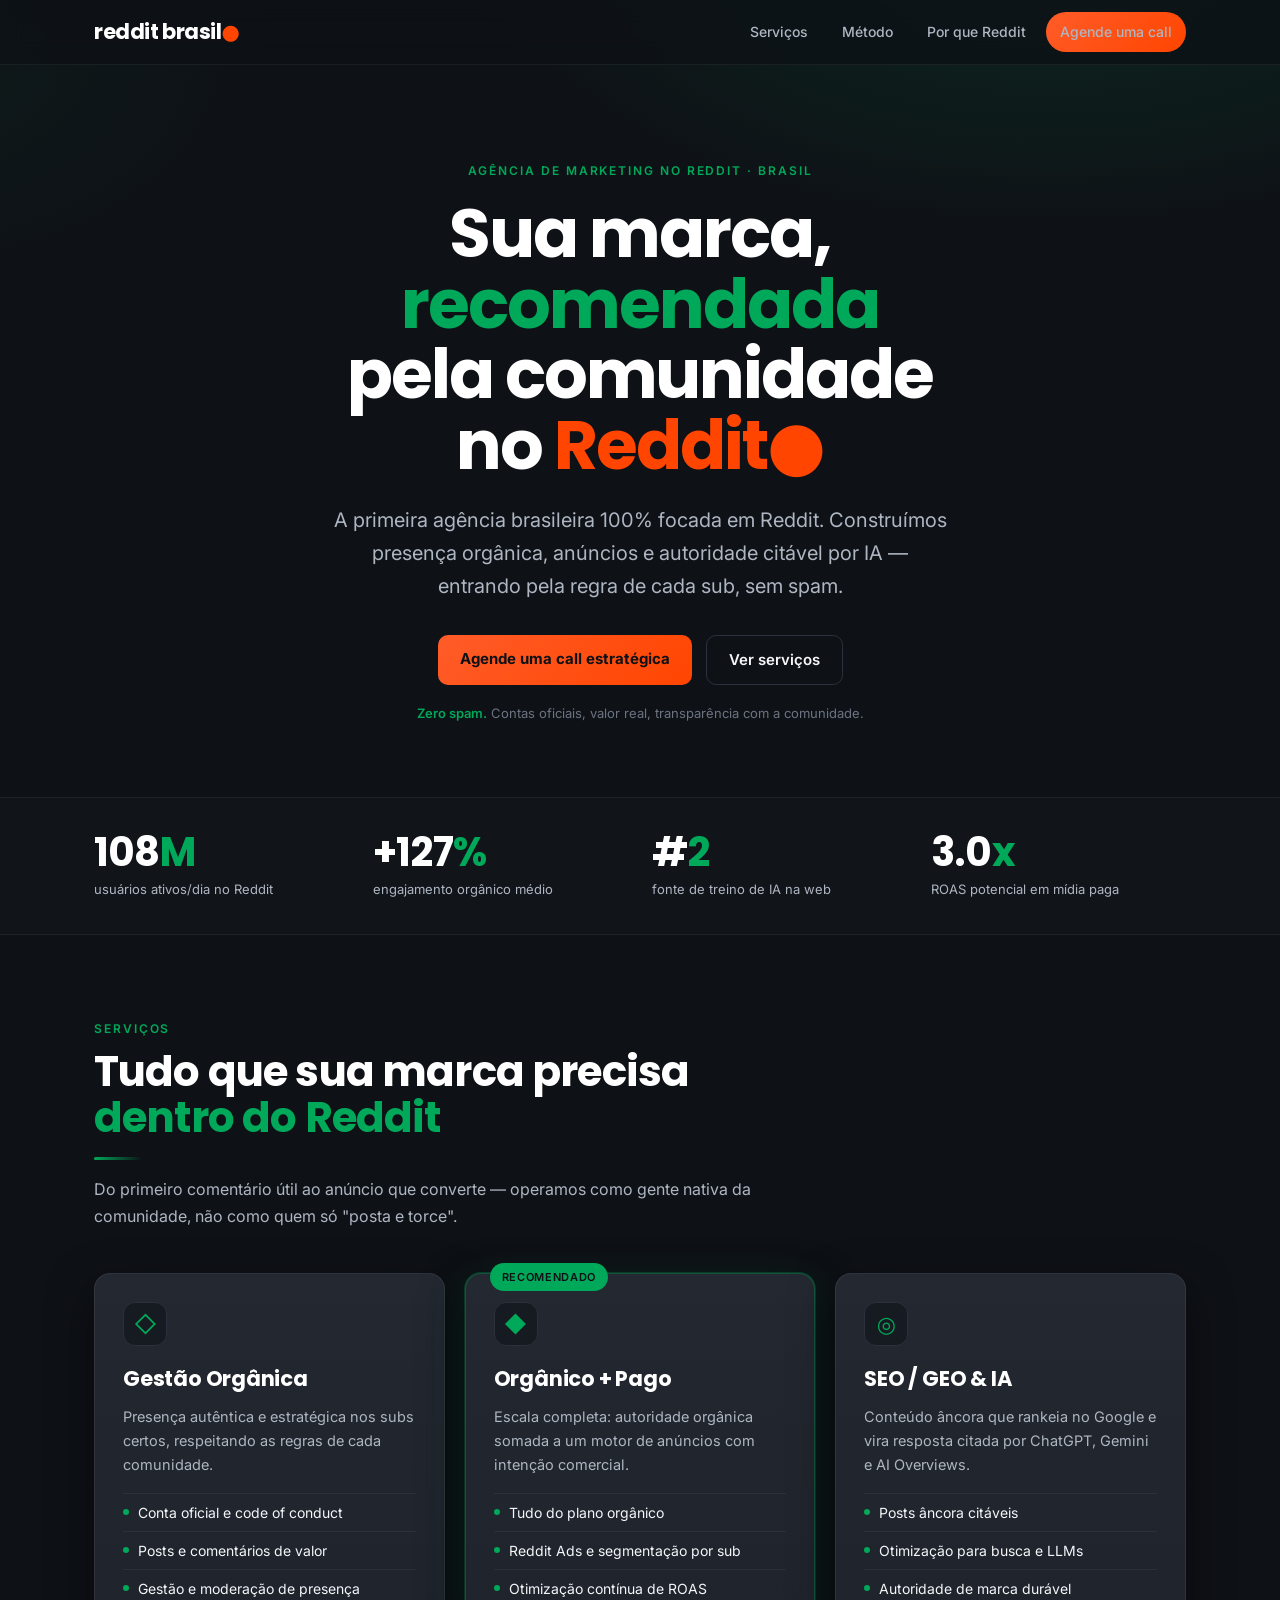
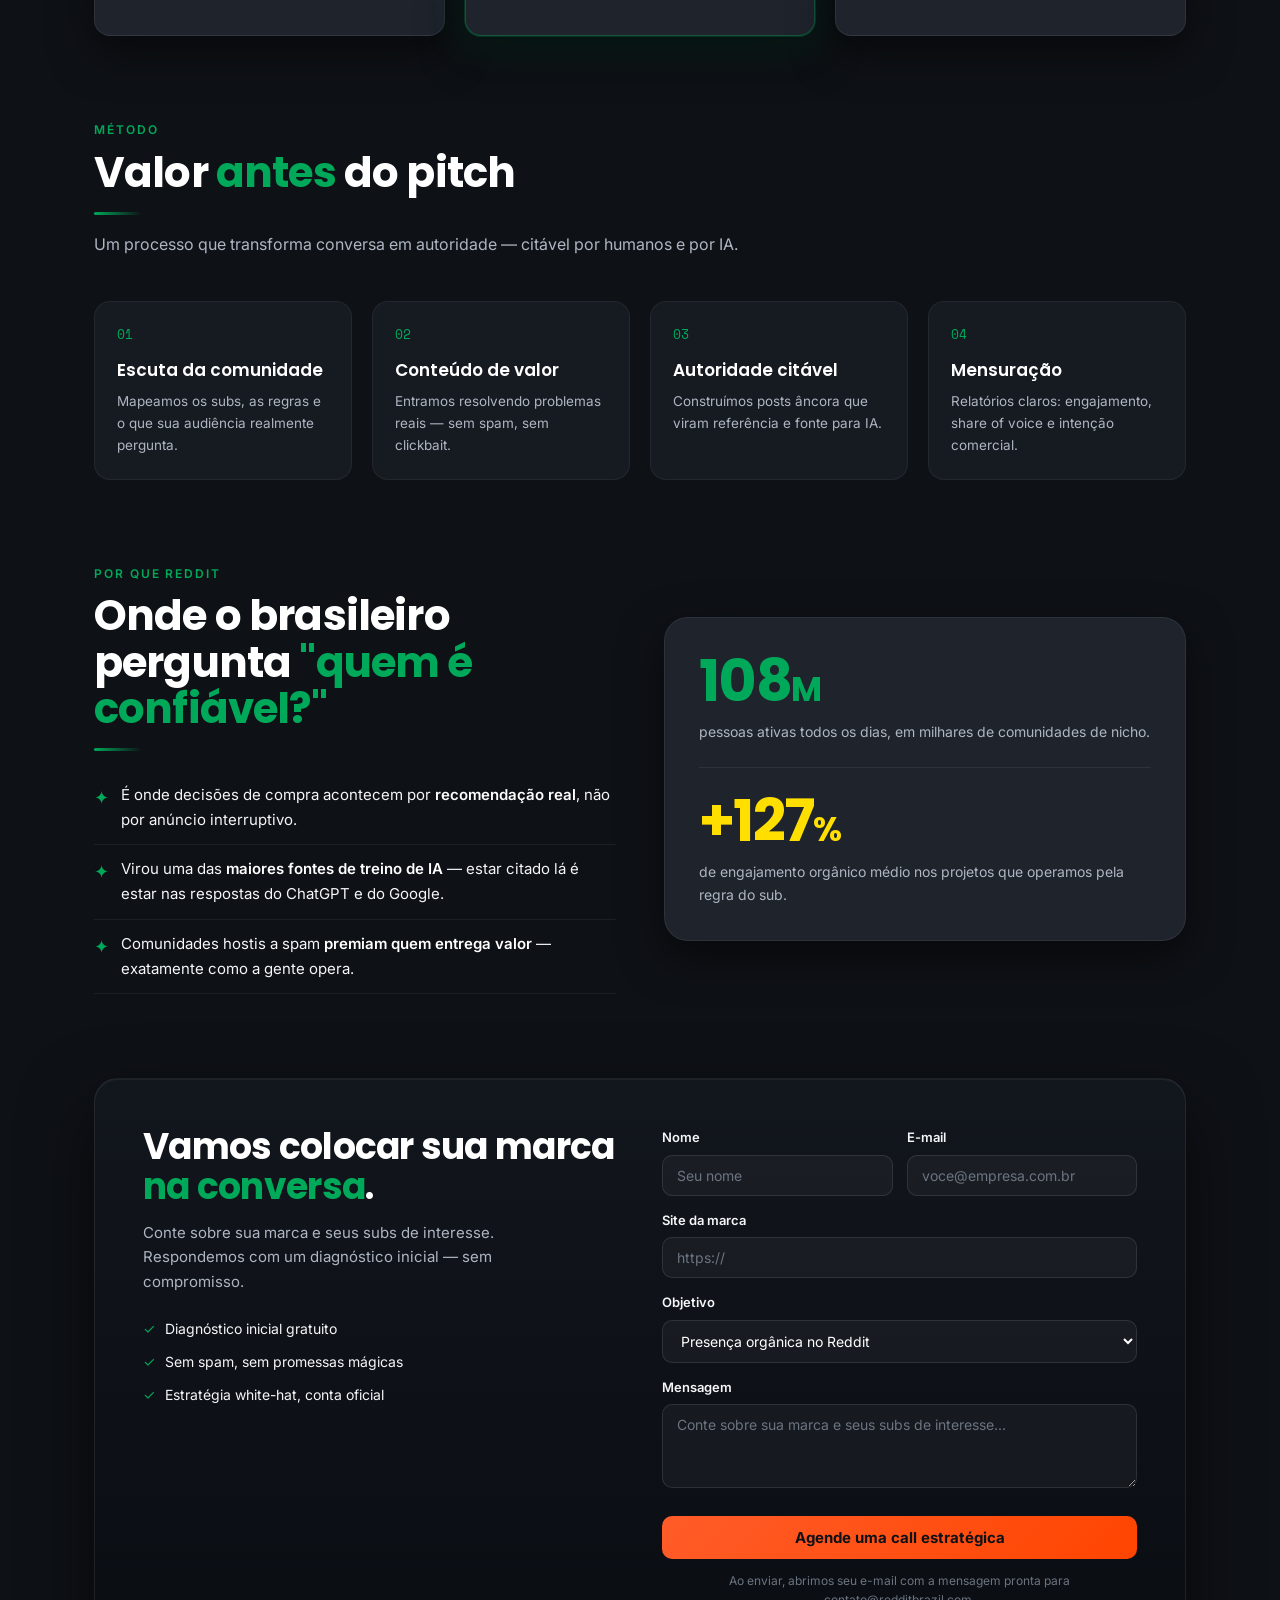
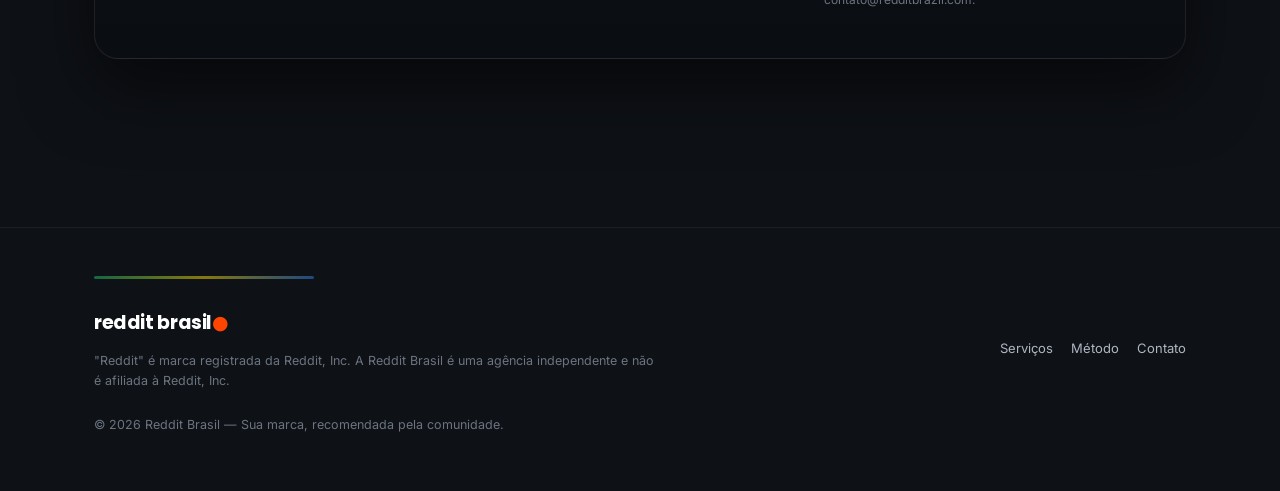
==== index.html @ 00e2cdeb "Reddit Brasil — landing page (Brasil-forward design system) Co-Authored-By: Claude Opus 4.8 <noreply" ====
<!DOCTYPE html>
<html lang="pt-BR">
<head>
<meta charset="UTF-8">
<meta name="viewport" content="width=device-width, initial-scale=1.0">
<title>Reddit Brasil — Sua marca, recomendada pela comunidade</title>
<meta name="description" content="A primeira agência brasileira 100% focada em Reddit. Presença orgânica, anúncios e autoridade citável por IA — sem spam.">
<meta property="og:title" content="Reddit Brasil — Sua marca, recomendada pela comunidade">
<meta property="og:description" content="A primeira agência brasileira 100% focada em Reddit. Orgânico, pago e GEO/AEO — sem spam.">
<meta property="og:type" content="website">
<meta property="og:locale" content="pt_BR">
<link rel="preconnect" href="https://fonts.googleapis.com">
<link rel="preconnect" href="https://fonts.gstatic.com" crossorigin>
<link href="https://fonts.googleapis.com/css2?family=Poppins:wght@500;600;700;800&family=Inter:wght@400;500;600;700&family=Space+Mono:wght@400;700&display=swap" rel="stylesheet">
<style>
:root{
  --verde-vivo:#00A859;--verde-400:#1FBE6E;--verde-600:#008A48;--verde:#009C3B;--verde-100:rgba(0,168,89,.12);
  --amarelo:#FFDF00;--amarelo-400:#FFE84D;
  --orange-500:#FF4500;--orange-400:#FF5C29;--orange-600:#E03D00;--orange-100:rgba(255,69,0,.10);
  --azul-vivo:#2F80ED;--azul:#002776;
  --bg-900:#0E1116;--bg-800:#161A21;--bg-700:#1E232C;--bg-600:#2A313C;
  --text-100:#FFFFFF;--text-200:#F4F6F8;--text-300:#AEB6C2;--text-400:#6B7480;
  --success:#00A859;--warning:#FFDF00;--danger:#FF4D4D;--info:#2F80ED;
  --font-display:"Poppins","Montserrat",system-ui,sans-serif;
  --font-body:"Inter",system-ui,-apple-system,sans-serif;
  --font-mono:"Space Mono",ui-monospace,monospace;
  --radius-sm:6px;--radius-md:10px;--radius-lg:16px;--radius-xl:24px;--radius-pill:999px;
  --shadow-card:0 16px 44px rgba(0,0,0,.5);
  --glow-orange:0 0 0 1px rgba(255,69,0,.4),0 8px 30px rgba(255,69,0,.25);
  --glow-green:0 0 0 1px rgba(0,168,89,.30),0 10px 40px rgba(0,168,89,.18);
  --grad-verde:linear-gradient(135deg,#1FBE6E 0%,#00A859 100%);
  --grad-brasa:linear-gradient(135deg,#FF5C29 0%,#FF4500 100%);
  --grad-brasil:linear-gradient(90deg,#1FBE6E 0%,#FFDF00 50%,#2F80ED 100%);
  --maxw:1140px;
}
*{box-sizing:border-box;margin:0;padding:0}
html{scroll-behavior:smooth}
body{
  background:var(--bg-900);color:var(--text-200);font-family:var(--font-body);line-height:1.65;-webkit-font-smoothing:antialiased;
  background-image:radial-gradient(1000px 520px at 82% -8%,rgba(0,168,89,.16),transparent 60%),radial-gradient(720px 460px at -8% 6%,rgba(0,168,89,.06),transparent 55%);
  background-attachment:fixed;
}
.wrap{max-width:var(--maxw);margin:0 auto;padding:0 24px}
a{color:inherit}
.eyebrow{font-size:12px;font-weight:600;letter-spacing:.16em;text-transform:uppercase;color:var(--verde-vivo)}
.hl{color:var(--verde-vivo)}
.rd{color:var(--orange-500)}

/* NAV */
header.nav{position:sticky;top:0;z-index:50;background:rgba(14,17,22,.78);backdrop-filter:blur(12px);border-bottom:1px solid rgba(255,255,255,.06)}
.nav .wrap{display:flex;align-items:center;justify-content:space-between;height:64px}
.brand{font-family:var(--font-display);font-weight:700;font-size:21px;letter-spacing:-.02em;color:#fff;text-decoration:none}
.brand .dot{color:var(--orange-500)}
.navlinks{display:flex;gap:6px;align-items:center}
.navlinks a{color:var(--text-300);text-decoration:none;font-size:14px;font-weight:500;padding:8px 14px;border-radius:var(--radius-pill);transition:.15s}
.navlinks a:hover{color:#fff;background:var(--bg-700)}
.btn{font-family:var(--font-body);font-weight:600;font-size:15px;padding:12px 22px;border-radius:var(--radius-md);border:none;cursor:pointer;text-decoration:none;display:inline-block;transition:.15s;white-space:nowrap}
.btn-primary{background:var(--grad-brasa);color:#0E1116;font-weight:700}
.btn-primary:hover{box-shadow:var(--glow-orange);transform:translateY(-1px)}
.btn-identidade{background:var(--grad-verde);color:#fff}
.btn-identidade:hover{box-shadow:var(--glow-green);transform:translateY(-1px)}
.btn-secondary{background:transparent;border:1px solid var(--bg-600);color:var(--text-200)}
.btn-secondary:hover{border-color:var(--text-300);color:#fff}
.navcta{font-size:14px;padding:9px 18px}
@media(max-width:720px){.navlinks .lk{display:none}}

/* HERO */
.hero{padding:96px 0 72px;text-align:center;position:relative}
.hero .eyebrow{justify-content:center}
.hero h1{font-family:var(--font-display);font-weight:700;font-size:clamp(36px,6.2vw,68px);line-height:1.04;letter-spacing:-.03em;color:#fff;margin:18px auto 0;max-width:14ch}
.hero p.lead{font-size:clamp(16px,2.2vw,20px);color:var(--text-300);max-width:620px;margin:22px auto 0}
.hero .cta-row{display:flex;gap:14px;justify-content:center;flex-wrap:wrap;margin-top:32px}
.hero .micro{margin-top:18px;font-size:13px;color:var(--text-400)}
.hero .micro b{color:var(--verde-vivo);font-weight:600}

/* STAT BAND */
.statband{border-top:1px solid rgba(255,255,255,.06);border-bottom:1px solid rgba(255,255,255,.06);background:rgba(255,255,255,.012)}
.statband .wrap{display:grid;grid-template-columns:repeat(4,1fr);gap:24px;padding:34px 24px}
@media(max-width:780px){.statband .wrap{grid-template-columns:repeat(2,1fr);gap:28px}}
.stat .num{font-family:var(--font-display);font-weight:700;font-size:clamp(28px,4vw,40px);line-height:1;color:#fff;letter-spacing:-.02em}
.stat .num span{color:var(--verde-vivo)}
.stat .lab{font-size:13px;color:var(--text-300);margin-top:7px}

/* SECTION */
section{padding:84px 0}
.sec-head{max-width:680px}
.sec-head.center{margin:0 auto;text-align:center}
h2.sec{font-family:var(--font-display);font-weight:700;font-size:clamp(28px,4vw,42px);color:#fff;letter-spacing:-.02em;line-height:1.1;margin-top:10px}
.underline{width:48px;height:3px;background:linear-gradient(90deg,#00A859,rgba(0,168,89,0));border-radius:2px;margin-top:16px}
.sec-head.center .underline{margin-left:auto;margin-right:auto;background:linear-gradient(90deg,rgba(0,168,89,0),#00A859,rgba(0,168,89,0))}
.sec-desc{color:var(--text-300);font-size:16px;margin-top:16px}

/* CARDS */
.cards{display:grid;grid-template-columns:repeat(3,1fr);gap:20px;margin-top:44px}
@media(max-width:880px){.cards{grid-template-columns:1fr}}
.card{background:linear-gradient(180deg,rgba(255,255,255,.025),transparent),var(--bg-700);border:1px solid rgba(255,255,255,.07);border-radius:var(--radius-lg);padding:28px;box-shadow:var(--shadow-card);position:relative}
.card.feature{border-color:rgba(0,168,89,.35);box-shadow:var(--shadow-card),var(--glow-green)}
.card .tag{position:absolute;top:-11px;left:24px;font-size:11px;font-weight:600;letter-spacing:.06em;text-transform:uppercase;color:#0E1116;background:var(--verde-vivo);padding:5px 12px;border-radius:var(--radius-pill)}
.card .ico{width:44px;height:44px;border-radius:12px;background:var(--bg-800);border:1px solid var(--bg-600);display:flex;align-items:center;justify-content:center;color:var(--verde-vivo);font-size:22px;margin-bottom:16px}
.card h3{font-family:var(--font-display);font-weight:700;font-size:21px;color:#fff;margin-bottom:8px;letter-spacing:-.01em}
.card p{font-size:14.5px;color:var(--text-300)}
.card ul{list-style:none;margin-top:16px}
.card li{font-size:14px;color:var(--text-200);padding:7px 0;border-top:1px solid rgba(255,255,255,.05);display:flex;gap:9px;align-items:flex-start}
.card li::before{content:"";width:6px;height:6px;border-radius:50%;background:var(--verde-vivo);margin-top:8px;flex:none}

/* METHOD */
.steps{display:grid;grid-template-columns:repeat(4,1fr);gap:20px;margin-top:44px}
@media(max-width:880px){.steps{grid-template-columns:1fr 1fr}}
@media(max-width:520px){.steps{grid-template-columns:1fr}}
.step{padding:22px;border-radius:var(--radius-lg);background:var(--bg-800);border:1px solid rgba(255,255,255,.06)}
.step .n{font-family:var(--font-mono);font-size:13px;color:var(--verde-vivo)}
.step h4{font-family:var(--font-display);font-weight:600;font-size:17px;color:#fff;margin:10px 0 6px}
.step p{font-size:13.5px;color:var(--text-300)}

/* WHY */
.why{display:grid;grid-template-columns:1fr 1fr;gap:48px;align-items:center}
@media(max-width:880px){.why{grid-template-columns:1fr;gap:32px}}
.why ul{list-style:none;margin-top:20px}
.why li{font-size:15px;color:var(--text-200);padding:12px 0;border-bottom:1px solid rgba(255,255,255,.06);display:flex;gap:12px}
.why li b{color:#fff;font-weight:600}
.why li .ic{color:var(--verde-vivo);font-size:18px;flex:none}
.whycard{background:var(--bg-700);border:1px solid rgba(255,255,255,.07);border-radius:var(--radius-xl);padding:34px;box-shadow:var(--shadow-card)}
.whycard .big{font-family:var(--font-display);font-weight:700;font-size:58px;line-height:1;color:var(--verde-vivo);letter-spacing:-.03em}
.whycard .big.y{color:var(--amarelo)}
.whycard .cap{font-size:14px;color:var(--text-300);margin-top:10px}
.whycard hr{border:none;border-top:1px solid rgba(255,255,255,.07);margin:24px 0}

/* CTA / CONTACT */
.contact{position:relative;overflow:hidden;border-radius:var(--radius-xl);background:linear-gradient(180deg,#12161D,#0A0D12);border:1px solid rgba(255,255,255,.08);padding:48px;box-shadow:0 1px 0 rgba(255,255,255,.05) inset,0 28px 70px rgba(0,0,0,.55)}
.contact::before{content:"";position:absolute;inset:0;background:radial-gradient(560px 240px at 88% -30%,rgba(0,168,89,.20),transparent 60%);pointer-events:none}
.contact .inner{position:relative;display:grid;grid-template-columns:1fr 1fr;gap:44px;align-items:start}
@media(max-width:880px){.contact{padding:32px}.contact .inner{grid-template-columns:1fr;gap:28px}}
.contact h2{font-family:var(--font-display);font-weight:700;font-size:clamp(26px,3.4vw,36px);color:#fff;letter-spacing:-.02em;line-height:1.1}
.contact .sub{color:var(--text-300);font-size:15px;margin-top:14px;max-width:42ch}
.contact .trust{margin-top:22px;display:flex;flex-direction:column;gap:10px}
.contact .trust div{font-size:14px;color:var(--text-200);display:flex;gap:10px;align-items:center}
.contact .trust .ic{color:var(--verde-vivo)}
form .field{margin-bottom:14px}
form label{display:block;font-size:13px;font-weight:600;color:var(--text-200);margin-bottom:6px}
form input,form select,form textarea{width:100%;background:rgba(255,255,255,.04);border:1px solid rgba(255,255,255,.10);color:#fff;font-family:var(--font-body);font-size:14px;padding:11px 14px;border-radius:var(--radius-md);outline:none;transition:.15s}
form input::placeholder,form textarea::placeholder{color:var(--text-400)}
form input:focus,form select:focus,form textarea:focus{border-color:var(--verde-vivo);box-shadow:var(--glow-green)}
form select option{background:#11151C}
form textarea{resize:vertical;min-height:84px}
form .row{display:grid;grid-template-columns:1fr 1fr;gap:14px}
@media(max-width:520px){form .row{grid-template-columns:1fr}}
form button{width:100%;margin-top:6px}
.formnote{font-size:12px;color:var(--text-400);margin-top:12px;text-align:center}

/* FOOTER */
footer{border-top:1px solid rgba(255,255,255,.06);margin-top:84px;padding:48px 0 56px}
footer .strip{height:3px;background:var(--grad-brasil);opacity:.5;border-radius:2px;max-width:220px;margin-bottom:28px}
footer .frow{display:flex;justify-content:space-between;gap:24px;flex-wrap:wrap;align-items:center}
footer .brand{font-size:19px}
footer .legal{font-size:12.5px;color:var(--text-400);max-width:560px;line-height:1.6}
footer .links{display:flex;gap:18px}
footer .links a{color:var(--text-300);font-size:13px;text-decoration:none}
footer .links a:hover{color:#fff}
.sr-only{position:absolute;width:1px;height:1px;overflow:hidden;clip:rect(0,0,0,0)}
</style>
</head>
<body>

<header class="nav">
  <div class="wrap">
    <a href="#topo" class="brand">reddit brasil<span class="dot">●</span></a>
    <nav class="navlinks">
      <a class="lk" href="#servicos">Serviços</a>
      <a class="lk" href="#metodo">Método</a>
      <a class="lk" href="#porque">Por que Reddit</a>
      <a class="btn btn-primary navcta" href="#contato">Agende uma call</a>
    </nav>
  </div>
</header>

<a id="topo"></a>
<section class="hero">
  <div class="wrap">
    <div class="eyebrow">Agência de marketing no Reddit · Brasil</div>
    <h1>Sua marca, <span class="hl">recomendada</span> pela comunidade no <span class="rd">Reddit</span><span class="rd">●</span></h1>
    <p class="lead">A primeira agência brasileira 100% focada em Reddit. Construímos presença orgânica, anúncios e autoridade citável por IA — entrando pela regra de cada sub, sem spam.</p>
    <div class="cta-row">
      <a class="btn btn-primary" href="#contato">Agende uma call estratégica</a>
      <a class="btn btn-secondary" href="#servicos">Ver serviços</a>
    </div>
    <div class="micro"><b>Zero spam.</b> Contas oficiais, valor real, transparência com a comunidade.</div>
  </div>
</section>

<div class="statband">
  <div class="wrap">
    <div class="stat"><div class="num">108<span>M</span></div><div class="lab">usuários ativos/dia no Reddit</div></div>
    <div class="stat"><div class="num">+127<span>%</span></div><div class="lab">engajamento orgânico médio</div></div>
    <div class="stat"><div class="num">#<span>2</span></div><div class="lab">fonte de treino de IA na web</div></div>
    <div class="stat"><div class="num">3.0<span>x</span></div><div class="lab">ROAS potencial em mídia paga</div></div>
  </div>
</div>

<section id="servicos">
  <div class="wrap">
    <div class="sec-head">
      <div class="eyebrow">Serviços</div>
      <h2 class="sec">Tudo que sua marca precisa <span class="hl">dentro do Reddit</span></h2>
      <div class="underline"></div>
      <p class="sec-desc">Do primeiro comentário útil ao anúncio que converte — operamos como gente nativa da comunidade, não como quem só "posta e torce".</p>
    </div>
    <div class="cards">
      <div class="card">
        <div class="ico">◇</div>
        <h3>Gestão Orgânica</h3>
        <p>Presença autêntica e estratégica nos subs certos, respeitando as regras de cada comunidade.</p>
        <ul>
          <li>Conta oficial e code of conduct</li>
          <li>Posts e comentários de valor</li>
          <li>Gestão e moderação de presença</li>
        </ul>
      </div>
      <div class="card feature">
        <span class="tag">Recomendado</span>
        <div class="ico">◆</div>
        <h3>Orgânico + Pago</h3>
        <p>Escala completa: autoridade orgânica somada a um motor de anúncios com intenção comercial.</p>
        <ul>
          <li>Tudo do plano orgânico</li>
          <li>Reddit Ads e segmentação por sub</li>
          <li>Otimização contínua de ROAS</li>
        </ul>
      </div>
      <div class="card">
        <div class="ico">◎</div>
        <h3>SEO / GEO &amp; IA</h3>
        <p>Conteúdo âncora que rankeia no Google e vira resposta citada por ChatGPT, Gemini e AI Overviews.</p>
        <ul>
          <li>Posts âncora citáveis</li>
          <li>Otimização para busca e LLMs</li>
          <li>Autoridade de marca durável</li>
        </ul>
      </div>
    </div>
  </div>
</section>

<section id="metodo" style="padding-top:0">
  <div class="wrap">
    <div class="sec-head">
      <div class="eyebrow">Método</div>
      <h2 class="sec">Valor <span class="hl">antes</span> do pitch</h2>
      <div class="underline"></div>
      <p class="sec-desc">Um processo que transforma conversa em autoridade — citável por humanos e por IA.</p>
    </div>
    <div class="steps">
      <div class="step"><div class="n">01</div><h4>Escuta da comunidade</h4><p>Mapeamos os subs, as regras e o que sua audiência realmente pergunta.</p></div>
      <div class="step"><div class="n">02</div><h4>Conteúdo de valor</h4><p>Entramos resolvendo problemas reais — sem spam, sem clickbait.</p></div>
      <div class="step"><div class="n">03</div><h4>Autoridade citável</h4><p>Construímos posts âncora que viram referência e fonte para IA.</p></div>
      <div class="step"><div class="n">04</div><h4>Mensuração</h4><p>Relatórios claros: engajamento, share of voice e intenção comercial.</p></div>
    </div>
  </div>
</section>

<section id="porque" style="padding-top:0">
  <div class="wrap">
    <div class="why">
      <div>
        <div class="eyebrow">Por que Reddit</div>
        <h2 class="sec">Onde o brasileiro pergunta <span class="hl">"quem é confiável?"</span></h2>
        <div class="underline"></div>
        <ul>
          <li><span class="ic">✦</span><span>É onde decisões de compra acontecem por <b>recomendação real</b>, não por anúncio interruptivo.</span></li>
          <li><span class="ic">✦</span><span>Virou uma das <b>maiores fontes de treino de IA</b> — estar citado lá é estar nas respostas do ChatGPT e do Google.</span></li>
          <li><span class="ic">✦</span><span>Comunidades hostis a spam <b>premiam quem entrega valor</b> — exatamente como a gente opera.</span></li>
        </ul>
      </div>
      <div class="whycard">
        <div class="big">108<span style="font-size:34px">M</span></div>
        <div class="cap">pessoas ativas todos os dias, em milhares de comunidades de nicho.</div>
        <hr>
        <div class="big y">+127<span style="font-size:34px">%</span></div>
        <div class="cap">de engajamento orgânico médio nos projetos que operamos pela regra do sub.</div>
      </div>
    </div>
  </div>
</section>

<section id="contato" style="padding-top:0">
  <div class="wrap">
    <div class="contact">
      <div class="inner">
        <div>
          <h2>Vamos colocar sua marca <span class="hl">na conversa</span>.</h2>
          <p class="sub">Conte sobre sua marca e seus subs de interesse. Respondemos com um diagnóstico inicial — sem compromisso.</p>
          <div class="trust">
            <div><span class="ic">✓</span> Diagnóstico inicial gratuito</div>
            <div><span class="ic">✓</span> Sem spam, sem promessas mágicas</div>
            <div><span class="ic">✓</span> Estratégia white-hat, conta oficial</div>
          </div>
        </div>
        <form id="leadform">
          <div class="row">
            <div class="field"><label for="nome">Nome</label><input id="nome" name="nome" type="text" placeholder="Seu nome" required></div>
            <div class="field"><label for="email">E-mail</label><input id="email" name="email" type="email" placeholder="voce@empresa.com.br" required></div>
          </div>
          <div class="field"><label for="site">Site da marca</label><input id="site" name="site" type="text" placeholder="https://"></div>
          <div class="field"><label for="objetivo">Objetivo</label>
            <select id="objetivo" name="objetivo">
              <option>Presença orgânica no Reddit</option>
              <option>Orgânico + Pago</option>
              <option>SEO / GEO &amp; IA</option>
              <option>Ainda não sei — quero orientação</option>
            </select>
          </div>
          <div class="field"><label for="msg">Mensagem</label><textarea id="msg" name="msg" placeholder="Conte sobre sua marca e seus subs de interesse..."></textarea></div>
          <button class="btn btn-primary" type="submit">Agende uma call estratégica</button>
          <div class="formnote">Ao enviar, abrimos seu e-mail com a mensagem pronta para <span id="mailhint">contato@redditbrazil.com</span>.</div>
        </form>
      </div>
    </div>
  </div>
</section>

<footer>
  <div class="wrap">
    <div class="strip"></div>
    <div class="frow">
      <div>
        <a href="#topo" class="brand">reddit brasil<span class="dot">●</span></a>
        <p class="legal" style="margin-top:12px">"Reddit" é marca registrada da Reddit, Inc. A Reddit Brasil é uma agência independente e não é afiliada à Reddit, Inc.</p>
      </div>
      <div class="links">
        <a href="#servicos">Serviços</a>
        <a href="#metodo">Método</a>
        <a href="#contato">Contato</a>
      </div>
    </div>
    <p class="legal" style="margin-top:24px" id="copy">© Reddit Brasil — Sua marca, recomendada pela comunidade.</p>
  </div>
</footer>

<script>
(function(){
  var EMAIL="contato@redditbrazil.com";
  document.getElementById("mailhint").textContent=EMAIL;
  document.getElementById("copy").textContent="© "+new Date().getFullYear()+" Reddit Brasil — Sua marca, recomendada pela comunidade.";
  document.getElementById("leadform").addEventListener("submit",function(e){
    e.preventDefault();
    var g=function(id){return (document.getElementById(id).value||"").trim();};
    var subject="[Reddit Brasil] Contato — "+(g("nome")||"novo lead");
    var body="Nome: "+g("nome")+"\nE-mail: "+g("email")+"\nSite: "+g("site")+"\nObjetivo: "+g("objetivo")+"\n\nMensagem:\n"+g("msg");
    window.location.href="mailto:"+EMAIL+"?subject="+encodeURIComponent(subject)+"&body="+encodeURIComponent(body);
  });
})();
</script>
</body>
</html>
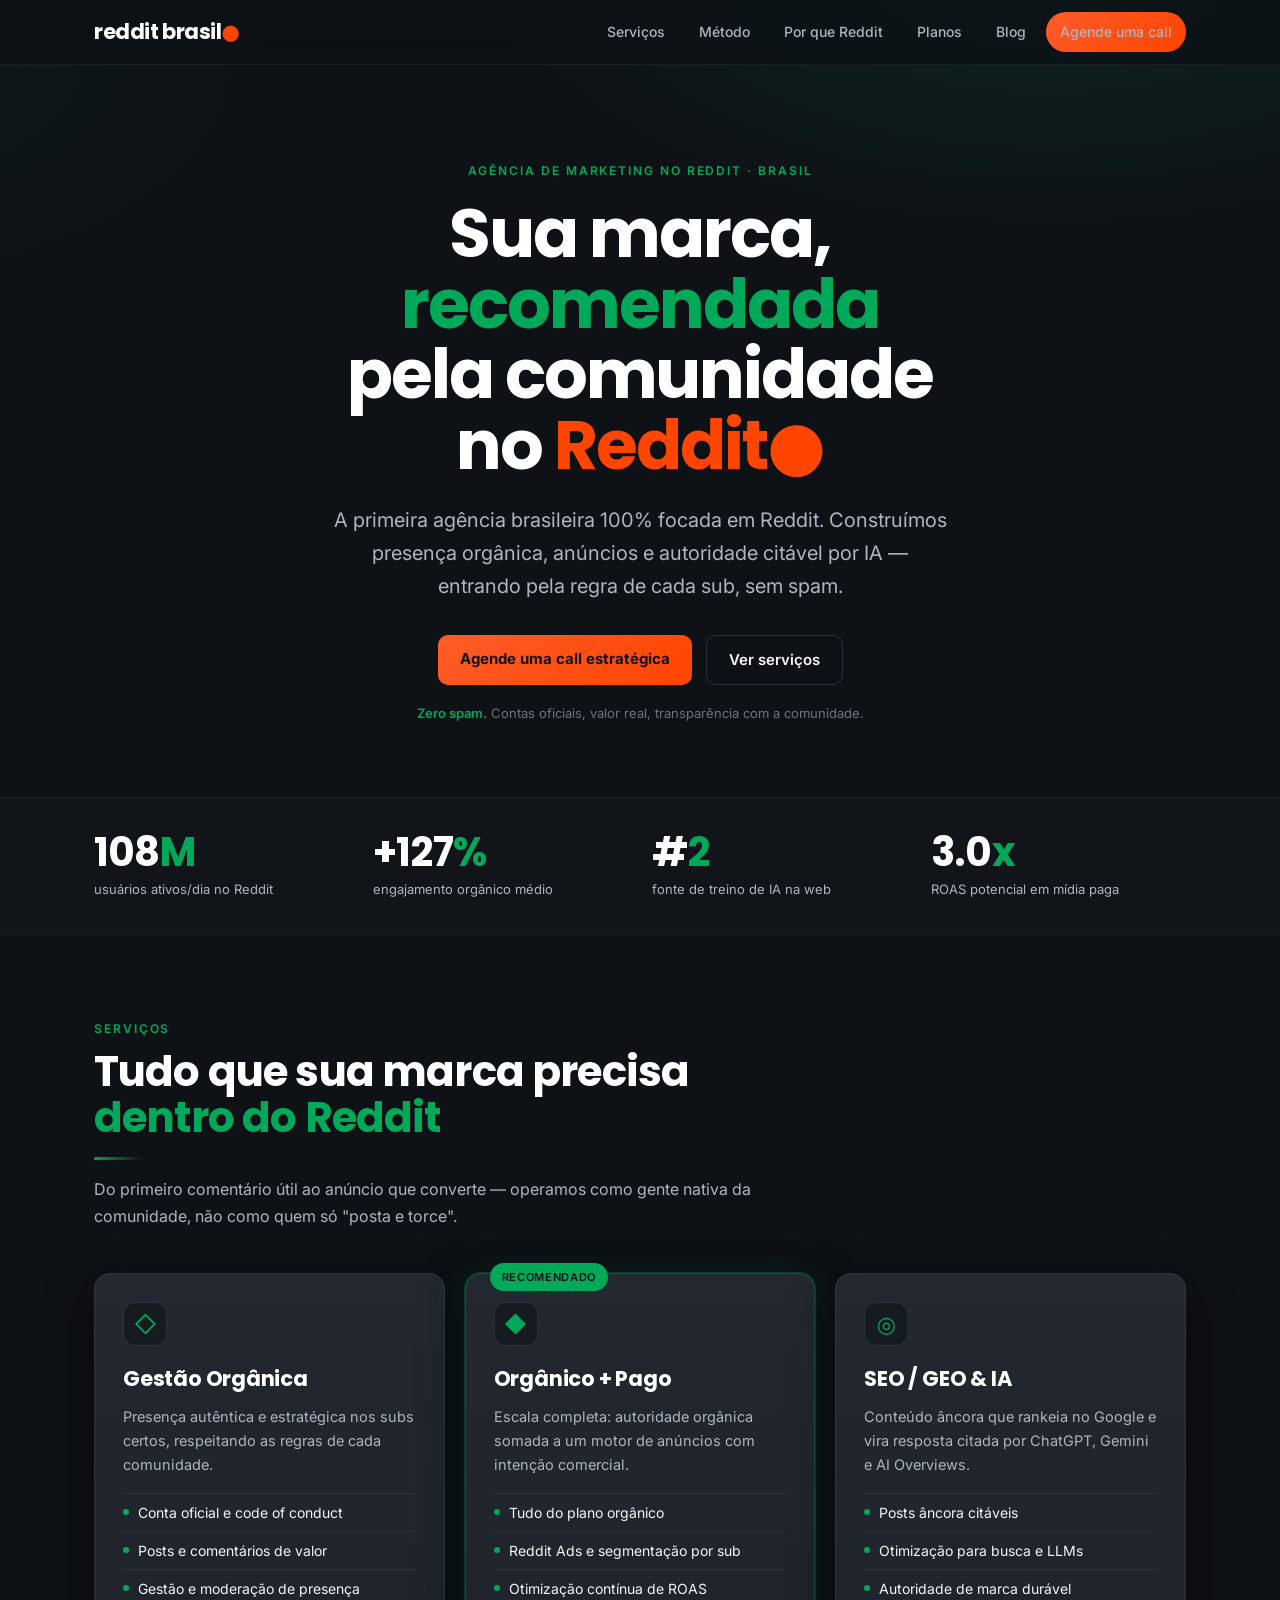
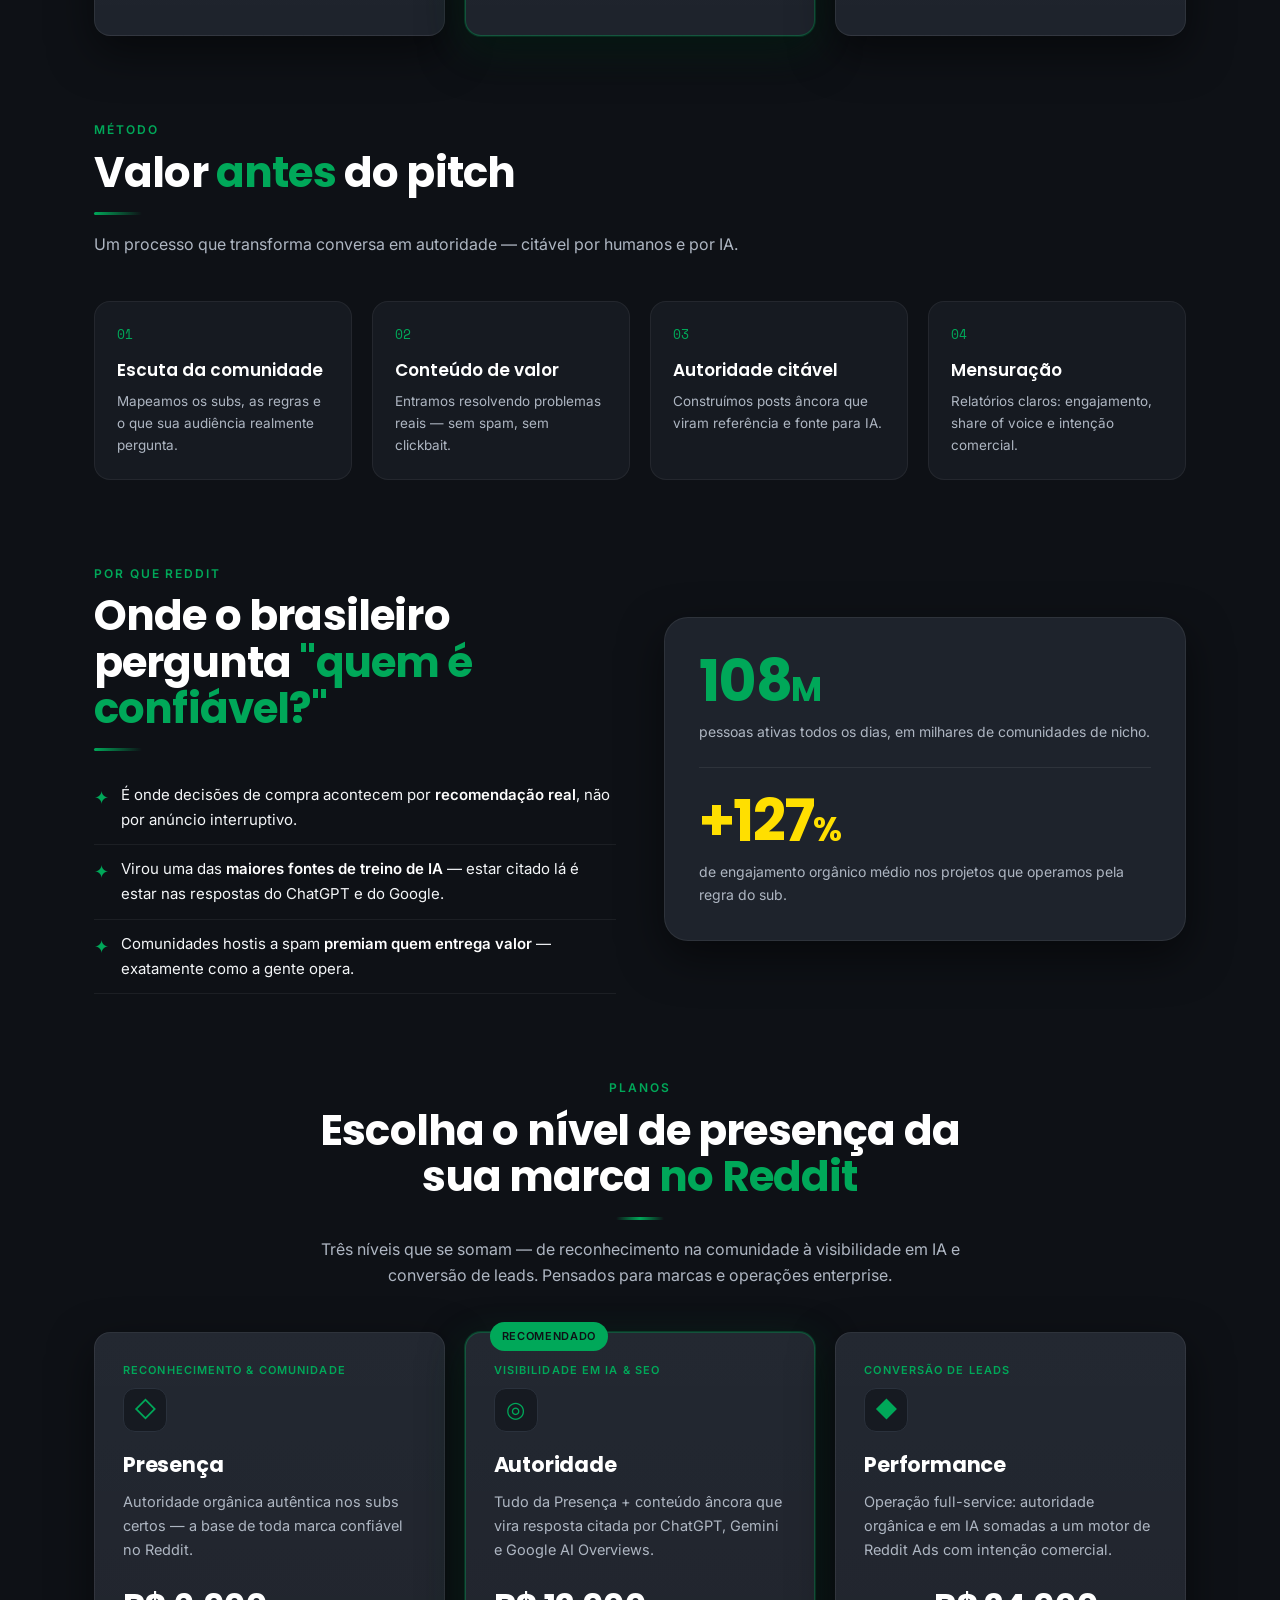
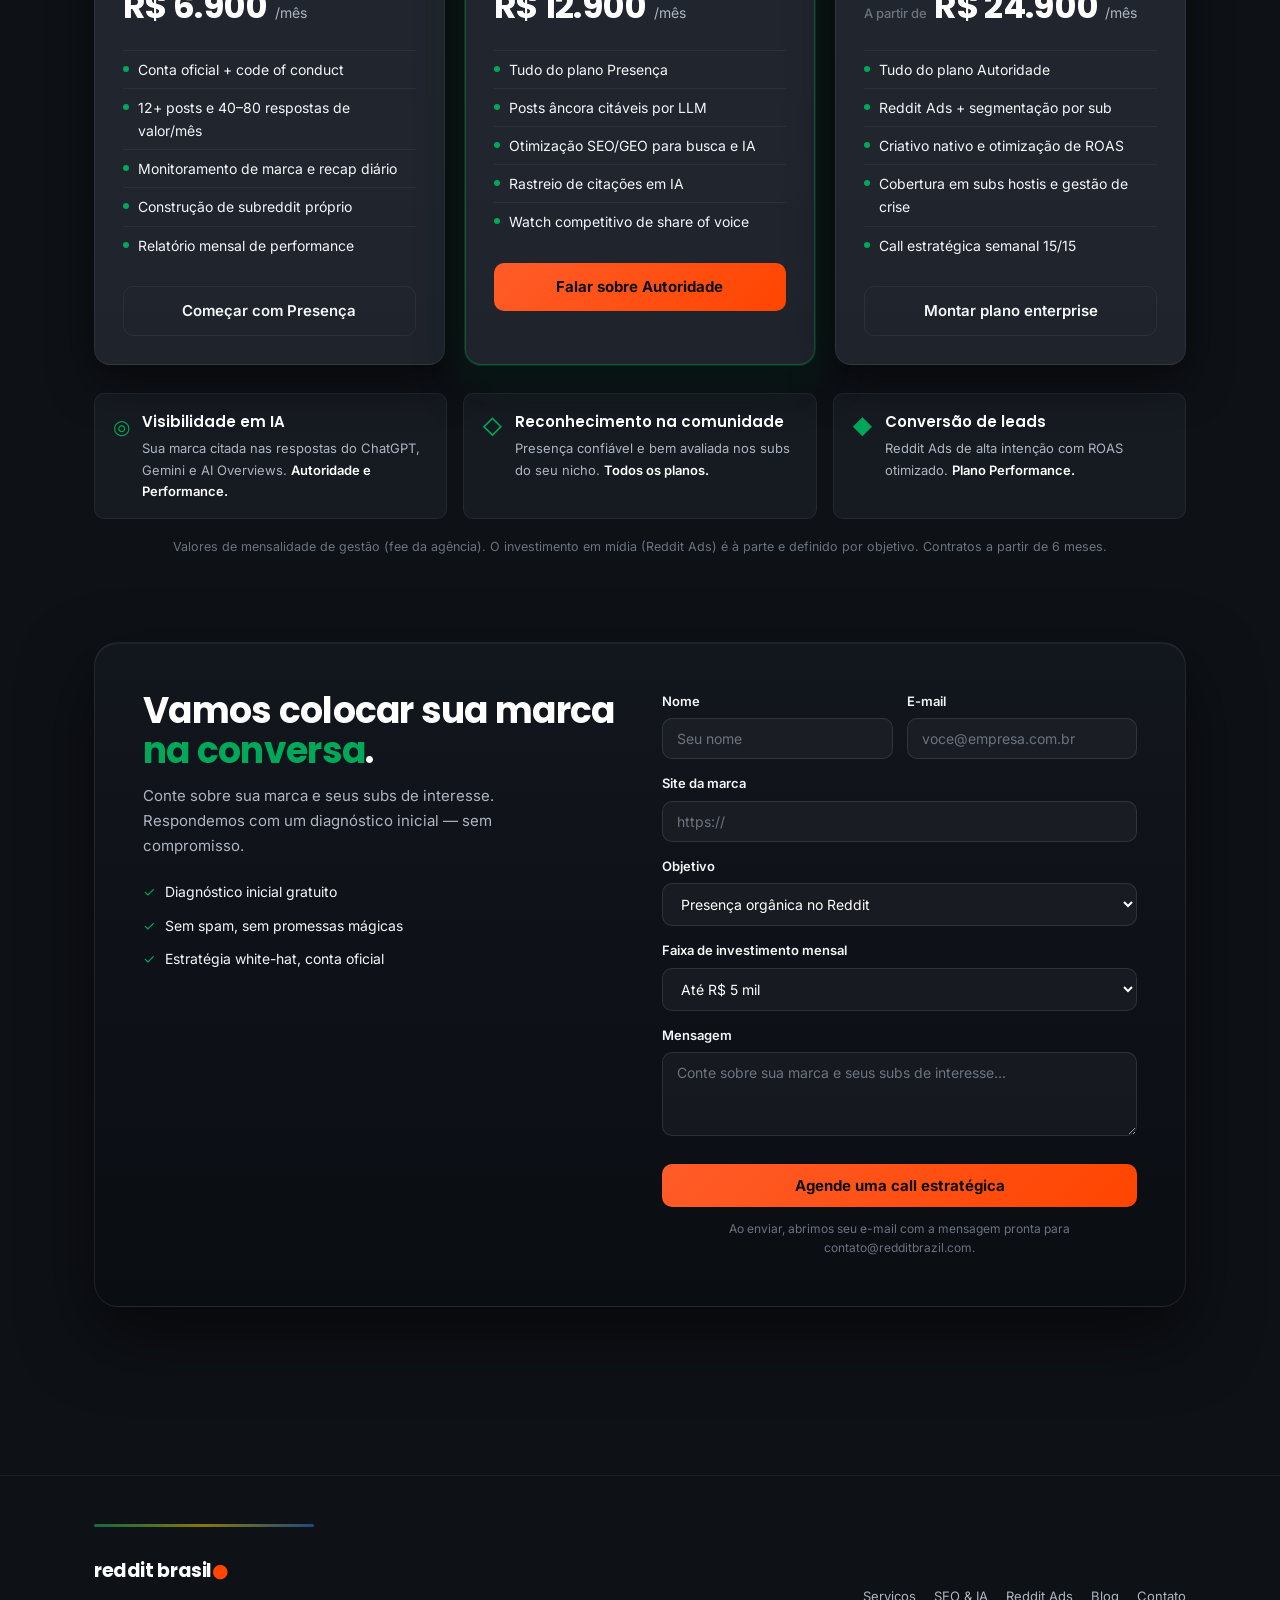
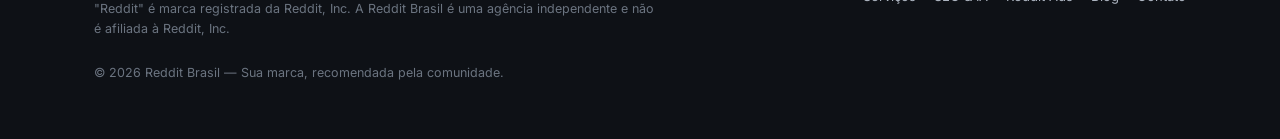
==== commit 6a0bbf14: "Add service & blog pages, SEO/AEO assets, internal links - New pages: /reddit-seo-geo/, /reddit-ads/" ====
--- a/index.html
+++ b/index.html
@@ -9,6 +9,11 @@
 <meta property="og:description" content="A primeira agência brasileira 100% focada em Reddit. Orgânico, pago e GEO/AEO — sem spam.">
 <meta property="og:type" content="website">
 <meta property="og:locale" content="pt_BR">
+<meta property="og:url" content="https://redditbrazil.com.br/">
+<meta property="og:image" content="https://redditbrazil.com.br/og-image.png">
+<meta name="twitter:card" content="summary_large_image">
+<link rel="canonical" href="https://redditbrazil.com.br/">
+<link rel="icon" href="/favicon.svg" type="image/svg+xml">
 <link rel="preconnect" href="https://fonts.googleapis.com">
 <link rel="preconnect" href="https://fonts.gstatic.com" crossorigin>
 <link href="https://fonts.googleapis.com/css2?family=Poppins:wght@500;600;700;800&family=Inter:wght@400;500;600;700&family=Space+Mono:wght@400;700&display=swap" rel="stylesheet">
@@ -103,6 +108,22 @@
 .card li{font-size:14px;color:var(--text-200);padding:7px 0;border-top:1px solid rgba(255,255,255,.05);display:flex;gap:9px;align-items:flex-start}
 .card li::before{content:"";width:6px;height:6px;border-radius:50%;background:var(--verde-vivo);margin-top:8px;flex:none}
 
+/* PRICING */
+.plan .lead-benefit{font-size:11px;font-weight:600;color:var(--verde-vivo);text-transform:uppercase;letter-spacing:.10em;margin-bottom:8px}
+.plan .price{margin:16px 0 4px;display:flex;align-items:baseline;gap:7px;flex-wrap:wrap}
+.plan .price .from{font-size:13px;color:var(--text-400);font-weight:500}
+.plan .price .val{font-family:var(--font-display);font-weight:700;font-size:34px;color:#fff;letter-spacing:-.02em}
+.plan .price .per{font-size:14px;color:var(--text-300)}
+.plan .btn{width:100%;text-align:center;margin-top:22px}
+.outcomes{display:grid;grid-template-columns:repeat(3,1fr);gap:16px;margin-top:28px}
+@media(max-width:880px){.outcomes{grid-template-columns:1fr}}
+.outcome{display:flex;gap:12px;align-items:flex-start;padding:16px 18px;background:var(--bg-800);border:1px solid rgba(255,255,255,.06);border-radius:var(--radius-md)}
+.outcome .oi{color:var(--verde-vivo);font-size:20px;flex:none;margin-top:1px}
+.outcome h5{font-family:var(--font-display);font-weight:600;font-size:15px;color:#fff;margin-bottom:3px}
+.outcome p{font-size:13px;color:var(--text-300)}
+.outcome p b{color:var(--text-100);font-weight:600}
+.plannote{font-size:12.5px;color:var(--text-400);margin-top:18px;text-align:center}
+
 /* METHOD */
 .steps{display:grid;grid-template-columns:repeat(4,1fr);gap:20px;margin-top:44px}
 @media(max-width:880px){.steps{grid-template-columns:1fr 1fr}}
@@ -168,6 +189,8 @@
       <a class="lk" href="#servicos">Serviços</a>
       <a class="lk" href="#metodo">Método</a>
       <a class="lk" href="#porque">Por que Reddit</a>
+      <a class="lk" href="#planos">Planos</a>
+      <a class="lk" href="/blog/quanto-custa-anunciar-no-reddit/">Blog</a>
       <a class="btn btn-primary navcta" href="#contato">Agende uma call</a>
     </nav>
   </div>
@@ -278,6 +301,71 @@
         <div class="cap">de engajamento orgânico médio nos projetos que operamos pela regra do sub.</div>
       </div>
     </div>
+  </div>
+</section>
+
+<section id="planos" style="padding-top:0">
+  <div class="wrap">
+    <div class="sec-head center">
+      <div class="eyebrow">Planos</div>
+      <h2 class="sec">Escolha o nível de presença da sua marca <span class="hl">no Reddit</span></h2>
+      <div class="underline"></div>
+      <p class="sec-desc">Três níveis que se somam — de reconhecimento na comunidade à visibilidade em IA e conversão de leads. Pensados para marcas e operações enterprise.</p>
+    </div>
+    <div class="cards">
+      <div class="card plan">
+        <div class="lead-benefit">Reconhecimento &amp; comunidade</div>
+        <div class="ico">◇</div>
+        <h3>Presença</h3>
+        <p>Autoridade orgânica autêntica nos subs certos — a base de toda marca confiável no Reddit.</p>
+        <div class="price"><span class="val">R$ 6.900</span><span class="per">/mês</span></div>
+        <ul>
+          <li>Conta oficial + code of conduct</li>
+          <li>12+ posts e 40–80 respostas de valor/mês</li>
+          <li>Monitoramento de marca e recap diário</li>
+          <li>Construção de subreddit próprio</li>
+          <li>Relatório mensal de performance</li>
+        </ul>
+        <a class="btn btn-secondary" href="#contato">Começar com Presença</a>
+      </div>
+      <div class="card feature plan">
+        <span class="tag">Recomendado</span>
+        <div class="lead-benefit">Visibilidade em IA &amp; SEO</div>
+        <div class="ico">◎</div>
+        <h3>Autoridade</h3>
+        <p>Tudo da Presença + conteúdo âncora que vira resposta citada por ChatGPT, Gemini e Google AI Overviews.</p>
+        <div class="price"><span class="val">R$ 12.900</span><span class="per">/mês</span></div>
+        <ul>
+          <li>Tudo do plano Presença</li>
+          <li>Posts âncora citáveis por LLM</li>
+          <li>Otimização SEO/GEO para busca e IA</li>
+          <li>Rastreio de citações em IA</li>
+          <li>Watch competitivo de share of voice</li>
+        </ul>
+        <a class="btn btn-primary" href="#contato">Falar sobre Autoridade</a>
+      </div>
+      <div class="card plan">
+        <div class="lead-benefit">Conversão de leads</div>
+        <div class="ico">◆</div>
+        <h3>Performance</h3>
+        <p>Operação full-service: autoridade orgânica e em IA somadas a um motor de Reddit Ads com intenção comercial.</p>
+        <div class="price"><span class="from">A partir de</span><span class="val">R$ 24.900</span><span class="per">/mês</span></div>
+        <ul>
+          <li>Tudo do plano Autoridade</li>
+          <li>Reddit Ads + segmentação por sub</li>
+          <li>Criativo nativo e otimização de ROAS</li>
+          <li>Cobertura em subs hostis e gestão de crise</li>
+          <li>Call estratégica semanal 15/15</li>
+        </ul>
+        <a class="btn btn-secondary" href="#contato">Montar plano enterprise</a>
+      </div>
+    </div>
+    <div class="outcomes">
+      <div class="outcome"><span class="oi">◎</span><div><h5>Visibilidade em IA</h5><p>Sua marca citada nas respostas do ChatGPT, Gemini e AI Overviews. <b>Autoridade e Performance.</b></p></div></div>
+      <div class="outcome"><span class="oi">◇</span><div><h5>Reconhecimento na comunidade</h5><p>Presença confiável e bem avaliada nos subs do seu nicho. <b>Todos os planos.</b></p></div></div>
+      <div class="outcome"><span class="oi">◆</span><div><h5>Conversão de leads</h5><p>Reddit Ads de alta intenção com ROAS otimizado. <b>Plano Performance.</b></p></div></div>
+    </div>
+    <p class="plannote">Valores de mensalidade de gestão (fee da agência). O investimento em mídia (Reddit Ads) é à parte e definido por objetivo. Contratos a partir de 6 meses.</p>
   </div>
 </section>
 
@@ -308,6 +396,15 @@
               <option>Ainda não sei — quero orientação</option>
             </select>
           </div>
+          <div class="field"><label for="orcamento">Faixa de investimento mensal</label>
+            <select id="orcamento" name="orcamento">
+              <option>Até R$ 5 mil</option>
+              <option>R$ 5–15 mil</option>
+              <option>R$ 15–25 mil</option>
+              <option>R$ 25 mil+</option>
+              <option>Ainda não sei</option>
+            </select>
+          </div>
           <div class="field"><label for="msg">Mensagem</label><textarea id="msg" name="msg" placeholder="Conte sobre sua marca e seus subs de interesse..."></textarea></div>
           <button class="btn btn-primary" type="submit">Agende uma call estratégica</button>
           <div class="formnote">Ao enviar, abrimos seu e-mail com a mensagem pronta para <span id="mailhint">contato@redditbrazil.com</span>.</div>
@@ -327,7 +424,9 @@
       </div>
       <div class="links">
         <a href="#servicos">Serviços</a>
-        <a href="#metodo">Método</a>
+        <a href="/reddit-seo-geo/">SEO &amp; IA</a>
+        <a href="/reddit-ads/">Reddit Ads</a>
+        <a href="/blog/quanto-custa-anunciar-no-reddit/">Blog</a>
         <a href="#contato">Contato</a>
       </div>
     </div>
@@ -344,7 +443,7 @@
     e.preventDefault();
     var g=function(id){return (document.getElementById(id).value||"").trim();};
     var subject="[Reddit Brasil] Contato — "+(g("nome")||"novo lead");
-    var body="Nome: "+g("nome")+"\nE-mail: "+g("email")+"\nSite: "+g("site")+"\nObjetivo: "+g("objetivo")+"\n\nMensagem:\n"+g("msg");
+    var body="Nome: "+g("nome")+"\nE-mail: "+g("email")+"\nSite: "+g("site")+"\nObjetivo: "+g("objetivo")+"\nFaixa de investimento: "+g("orcamento")+"\n\nMensagem:\n"+g("msg");
     window.location.href="mailto:"+EMAIL+"?subject="+encodeURIComponent(subject)+"&body="+encodeURIComponent(body);
   });
 })();
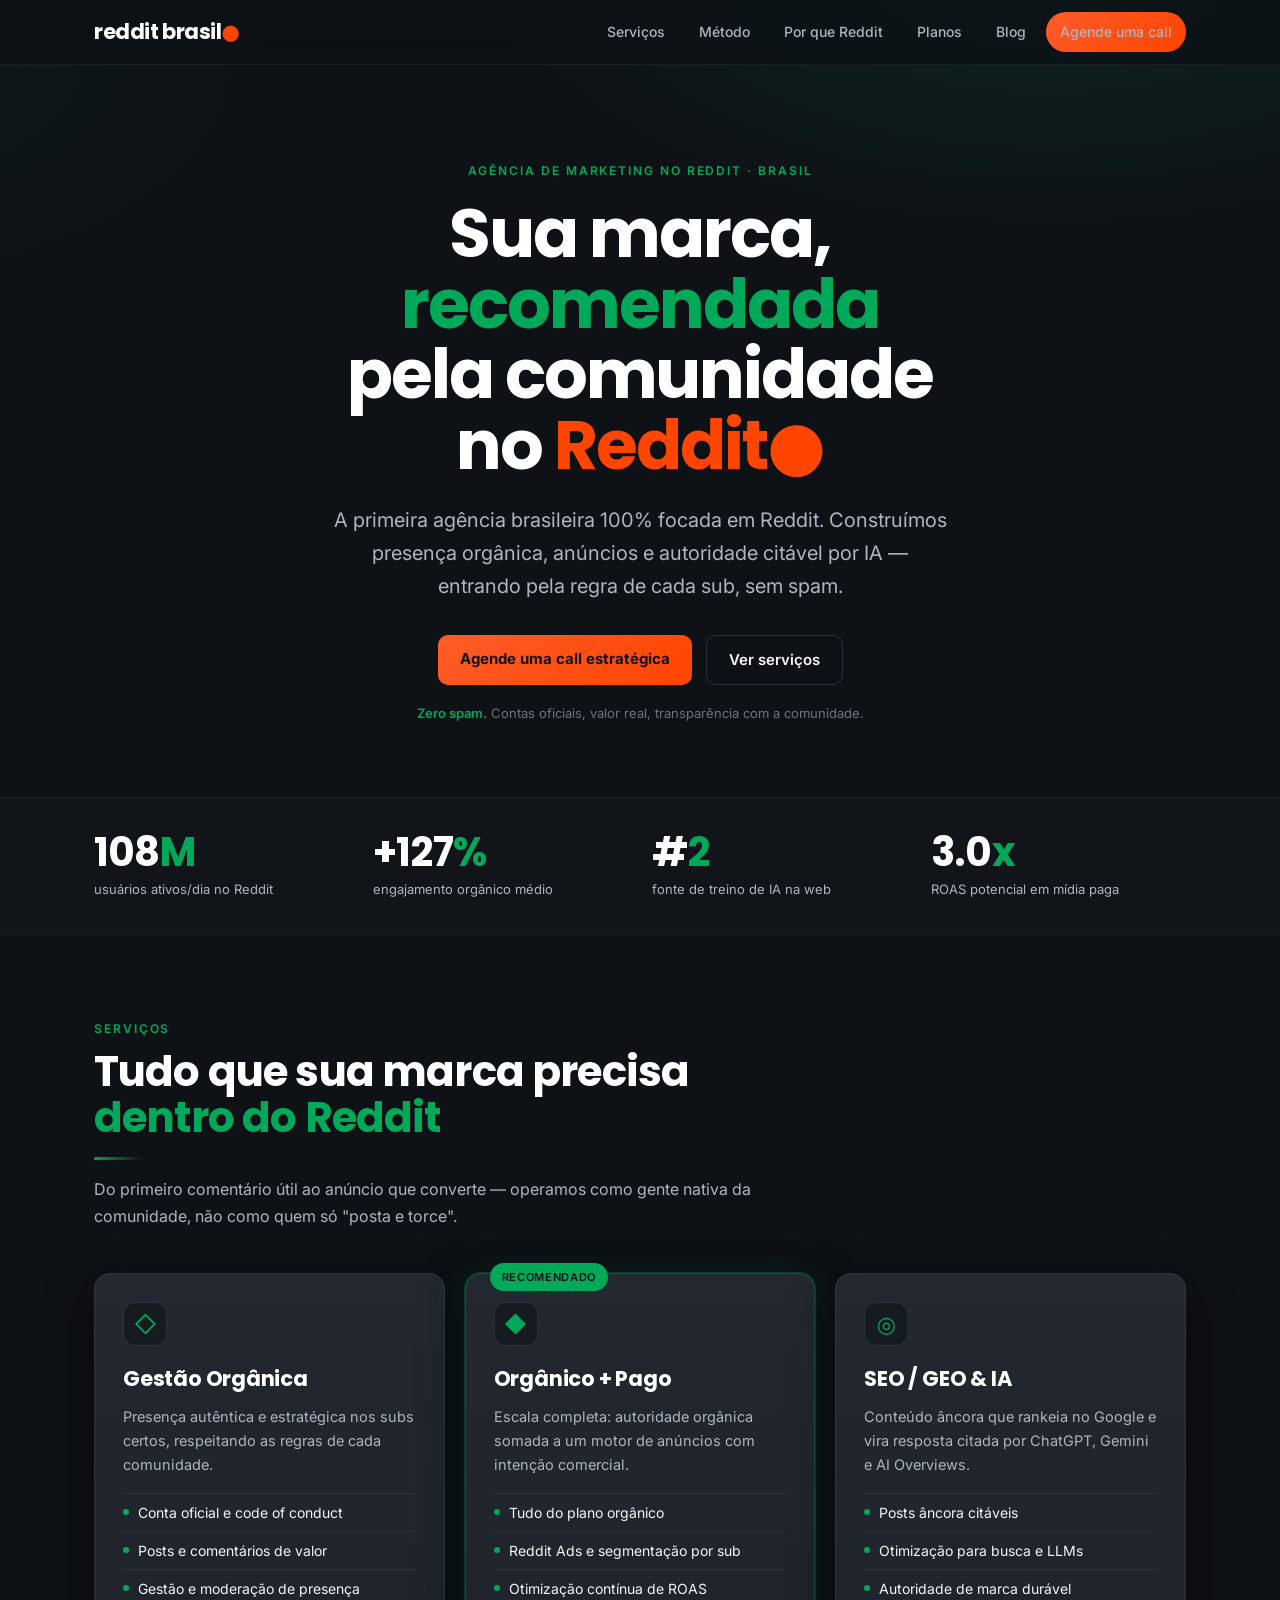
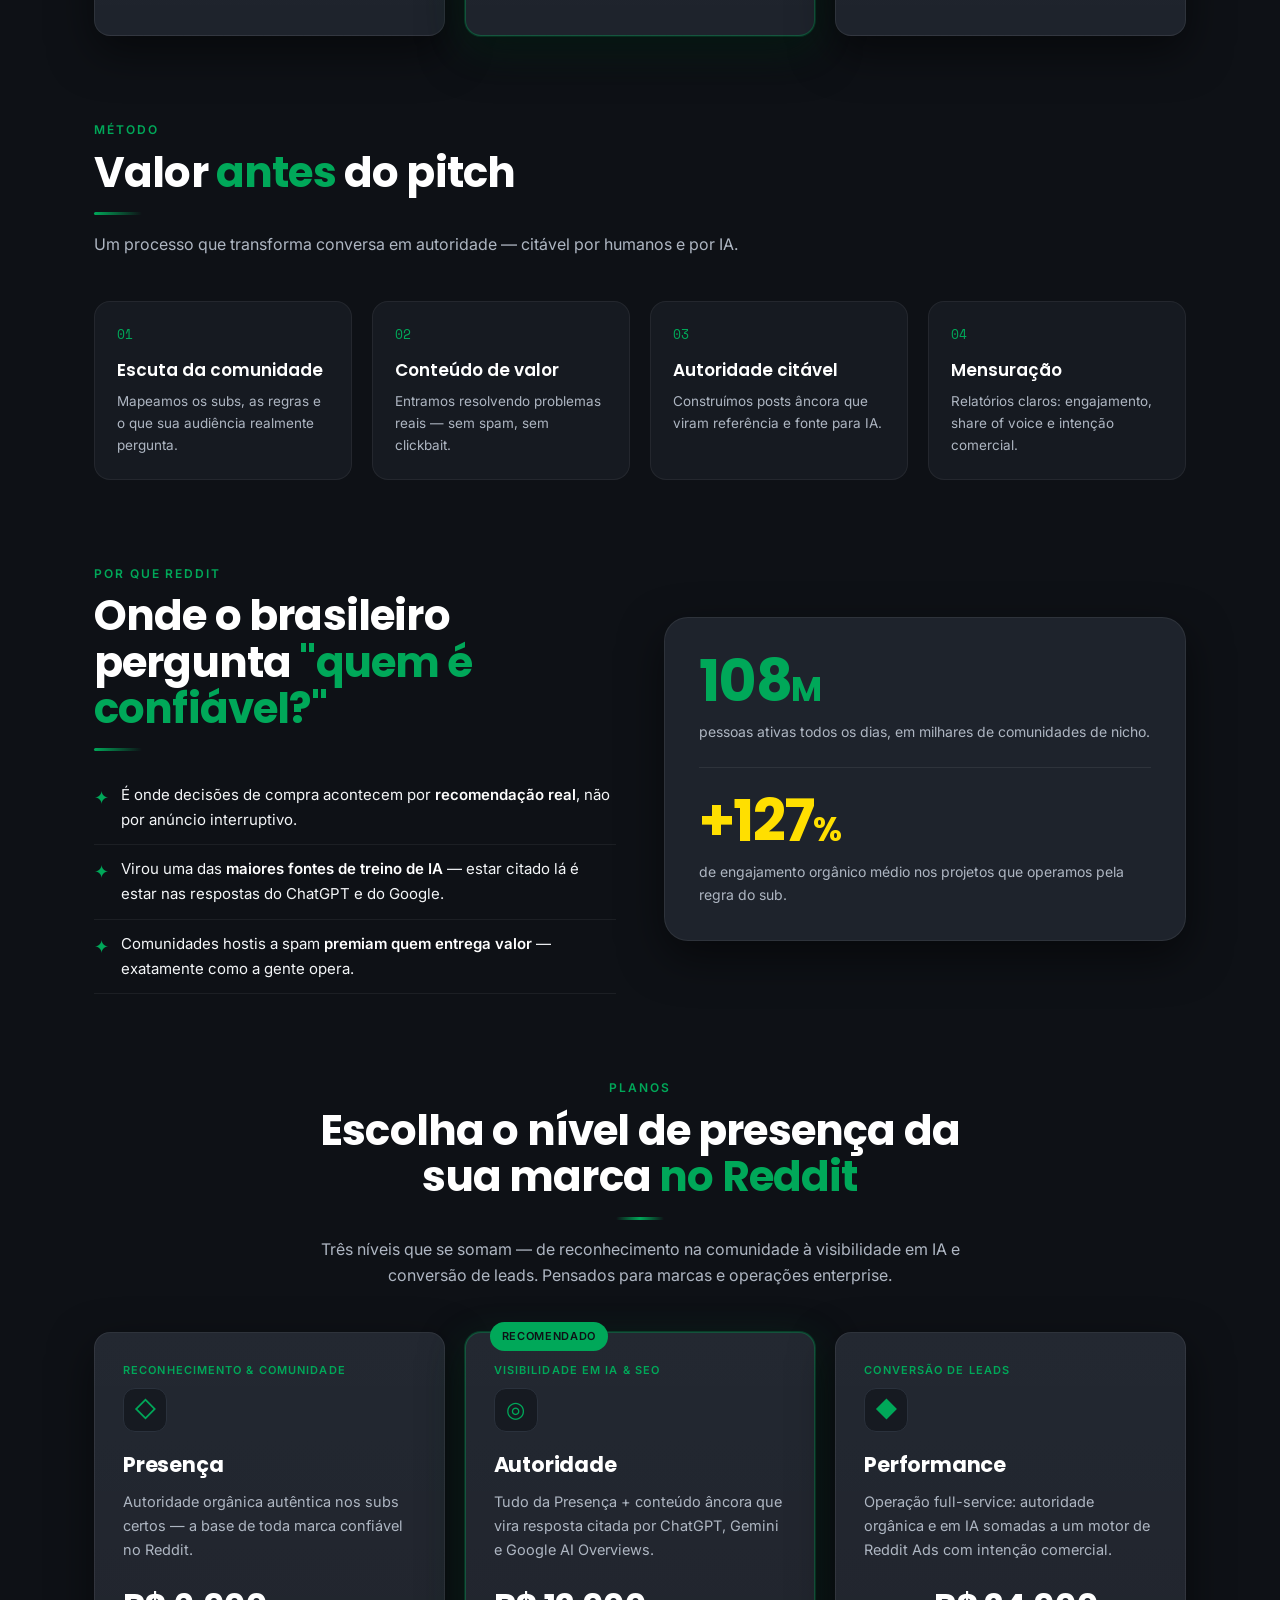
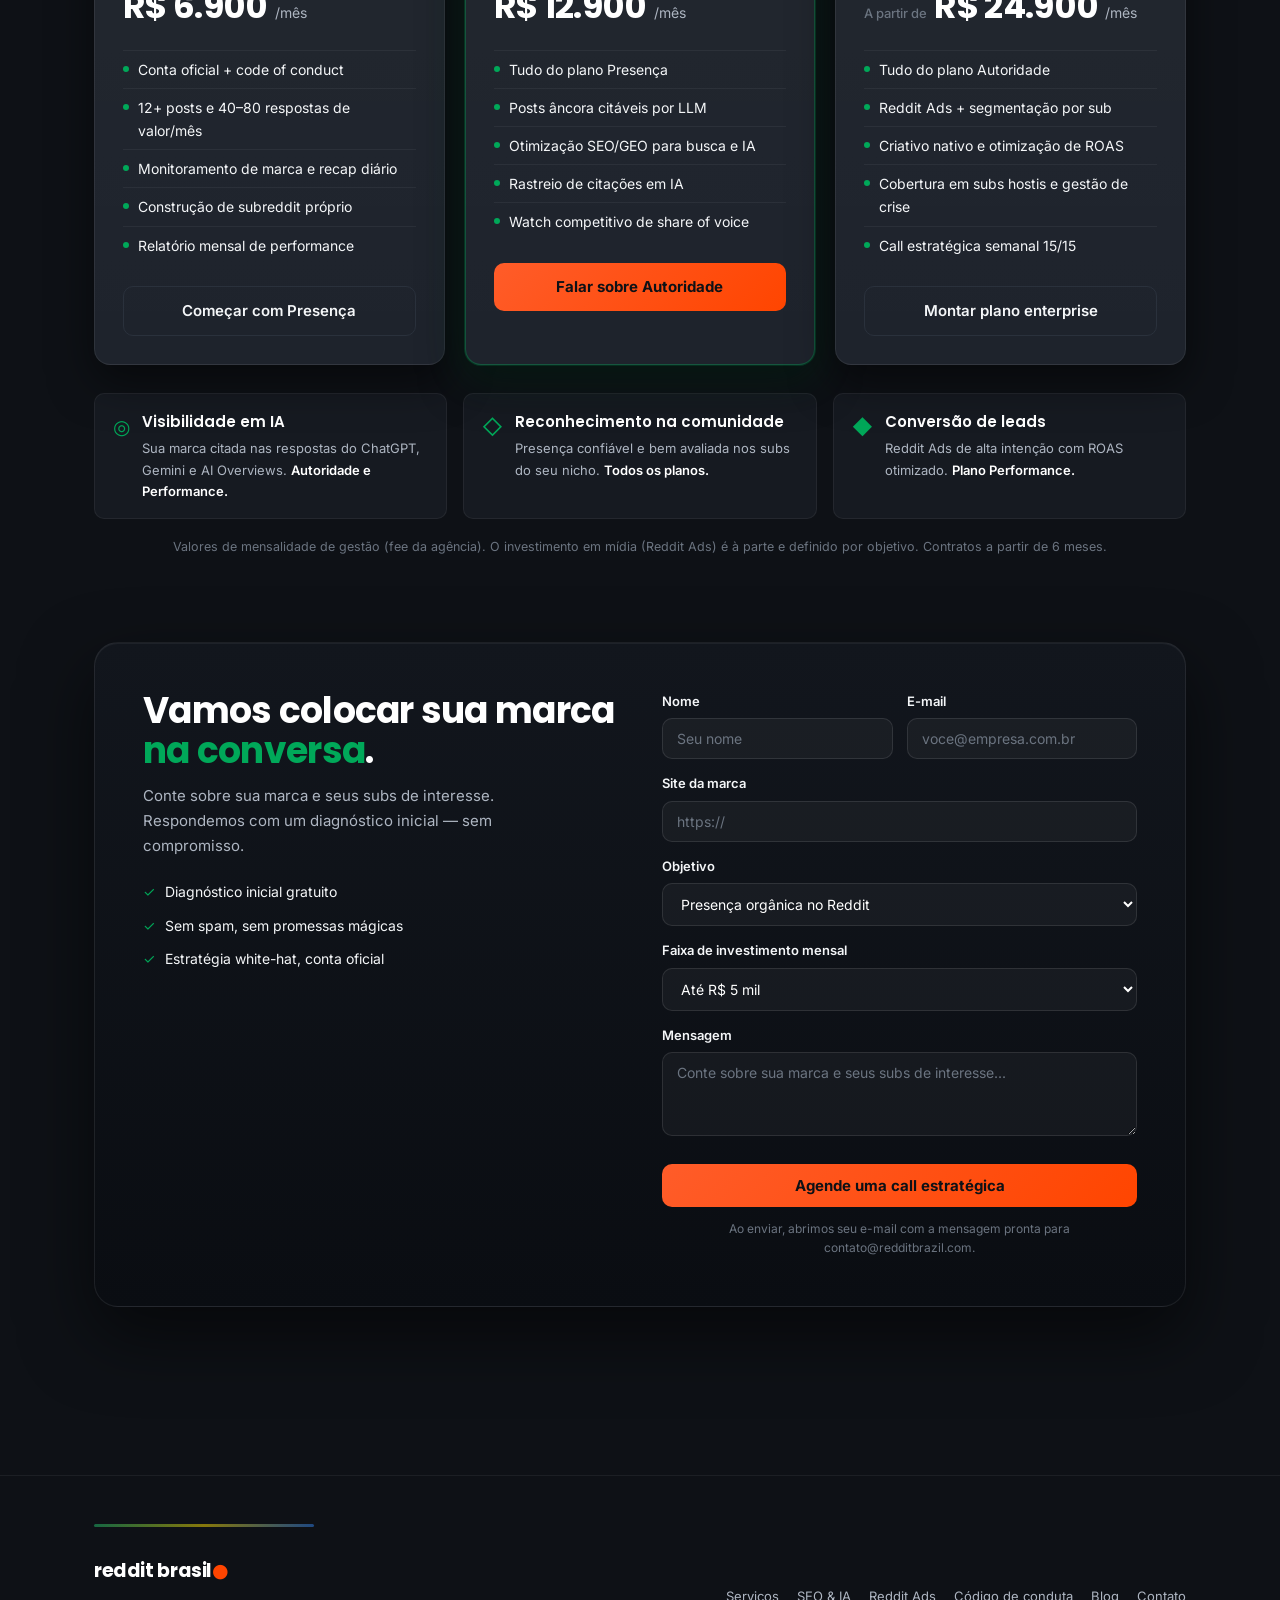
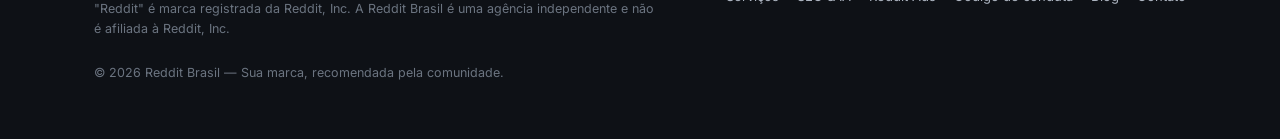
==== commit 703322c0: "Add code-of-conduct page, blog index, and subreddit-growth post - /codigo-de-conduta/ — white-hat tr" ====
--- a/index.html
+++ b/index.html
@@ -190,7 +190,7 @@
       <a class="lk" href="#metodo">Método</a>
       <a class="lk" href="#porque">Por que Reddit</a>
       <a class="lk" href="#planos">Planos</a>
-      <a class="lk" href="/blog/quanto-custa-anunciar-no-reddit/">Blog</a>
+      <a class="lk" href="/blog/">Blog</a>
       <a class="btn btn-primary navcta" href="#contato">Agende uma call</a>
     </nav>
   </div>
@@ -426,7 +426,8 @@
         <a href="#servicos">Serviços</a>
         <a href="/reddit-seo-geo/">SEO &amp; IA</a>
         <a href="/reddit-ads/">Reddit Ads</a>
-        <a href="/blog/quanto-custa-anunciar-no-reddit/">Blog</a>
+        <a href="/codigo-de-conduta/">Código de conduta</a>
+        <a href="/blog/">Blog</a>
         <a href="#contato">Contato</a>
       </div>
     </div>
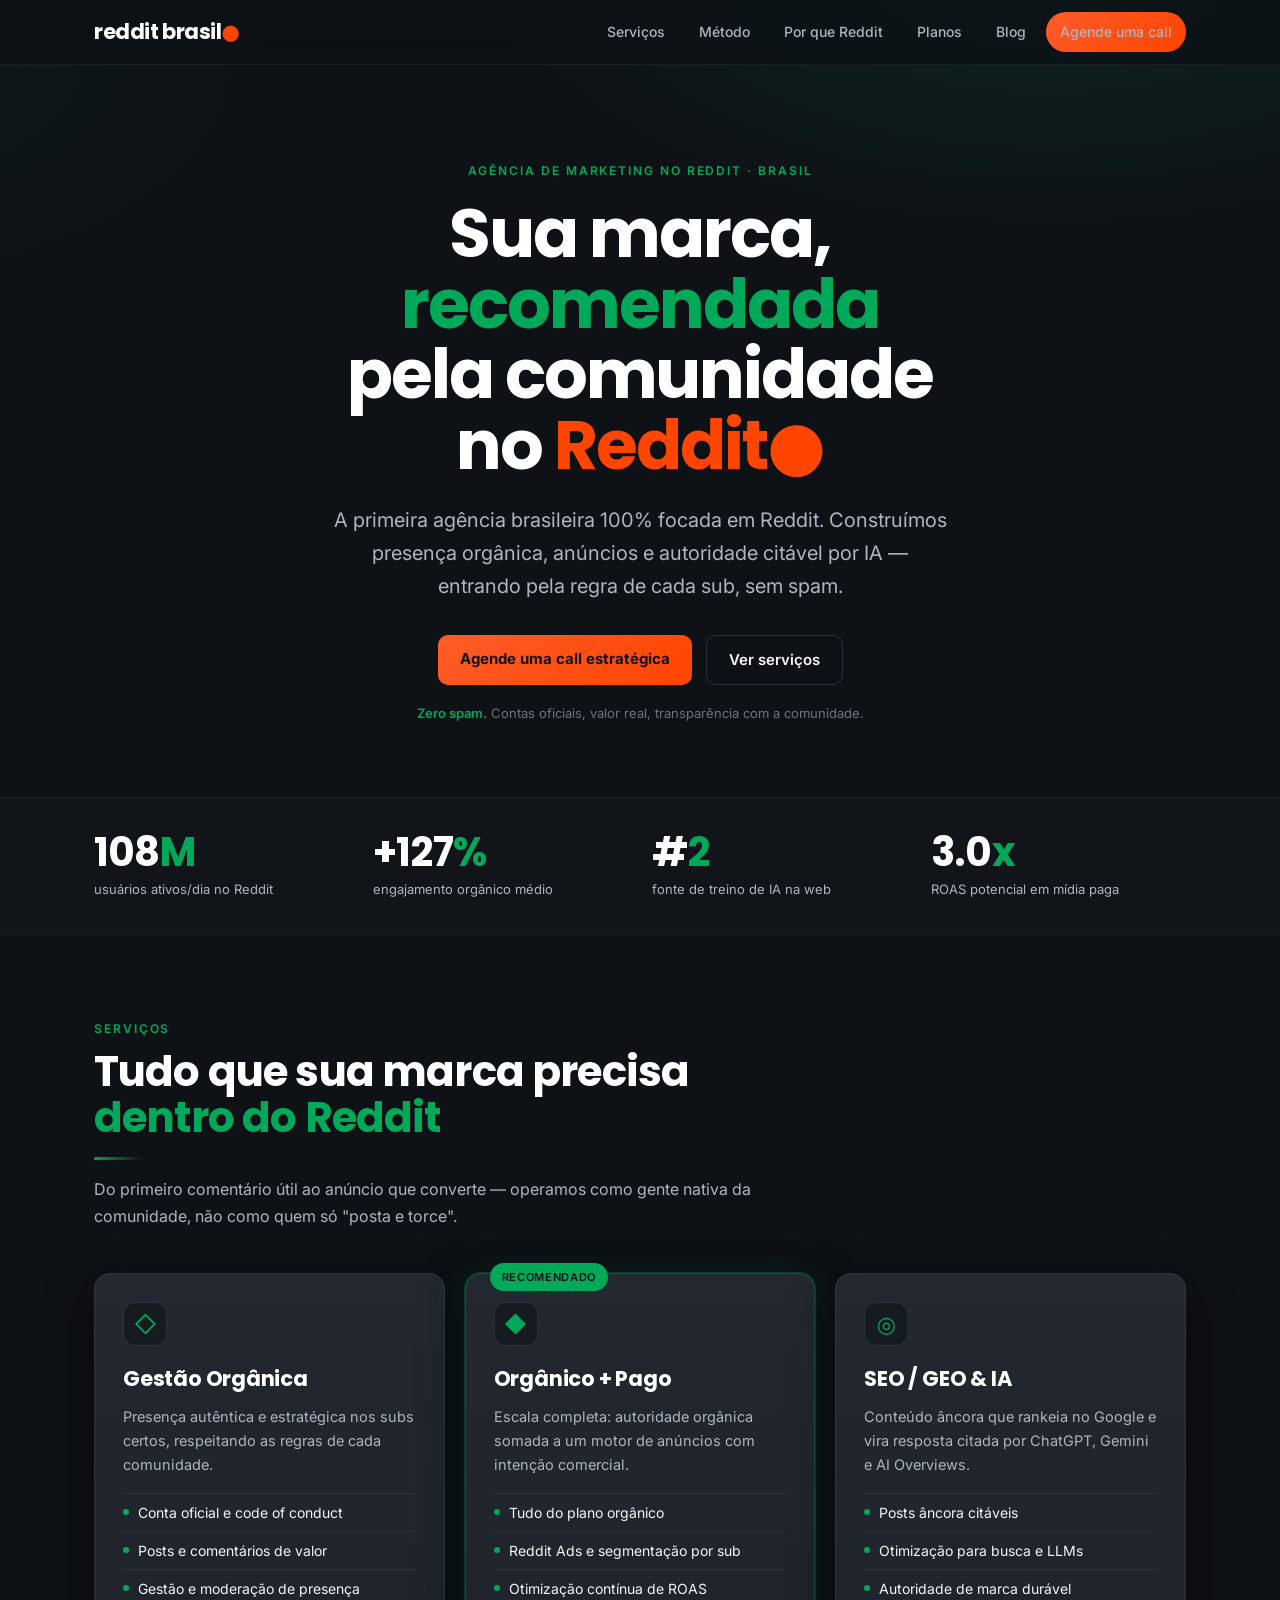
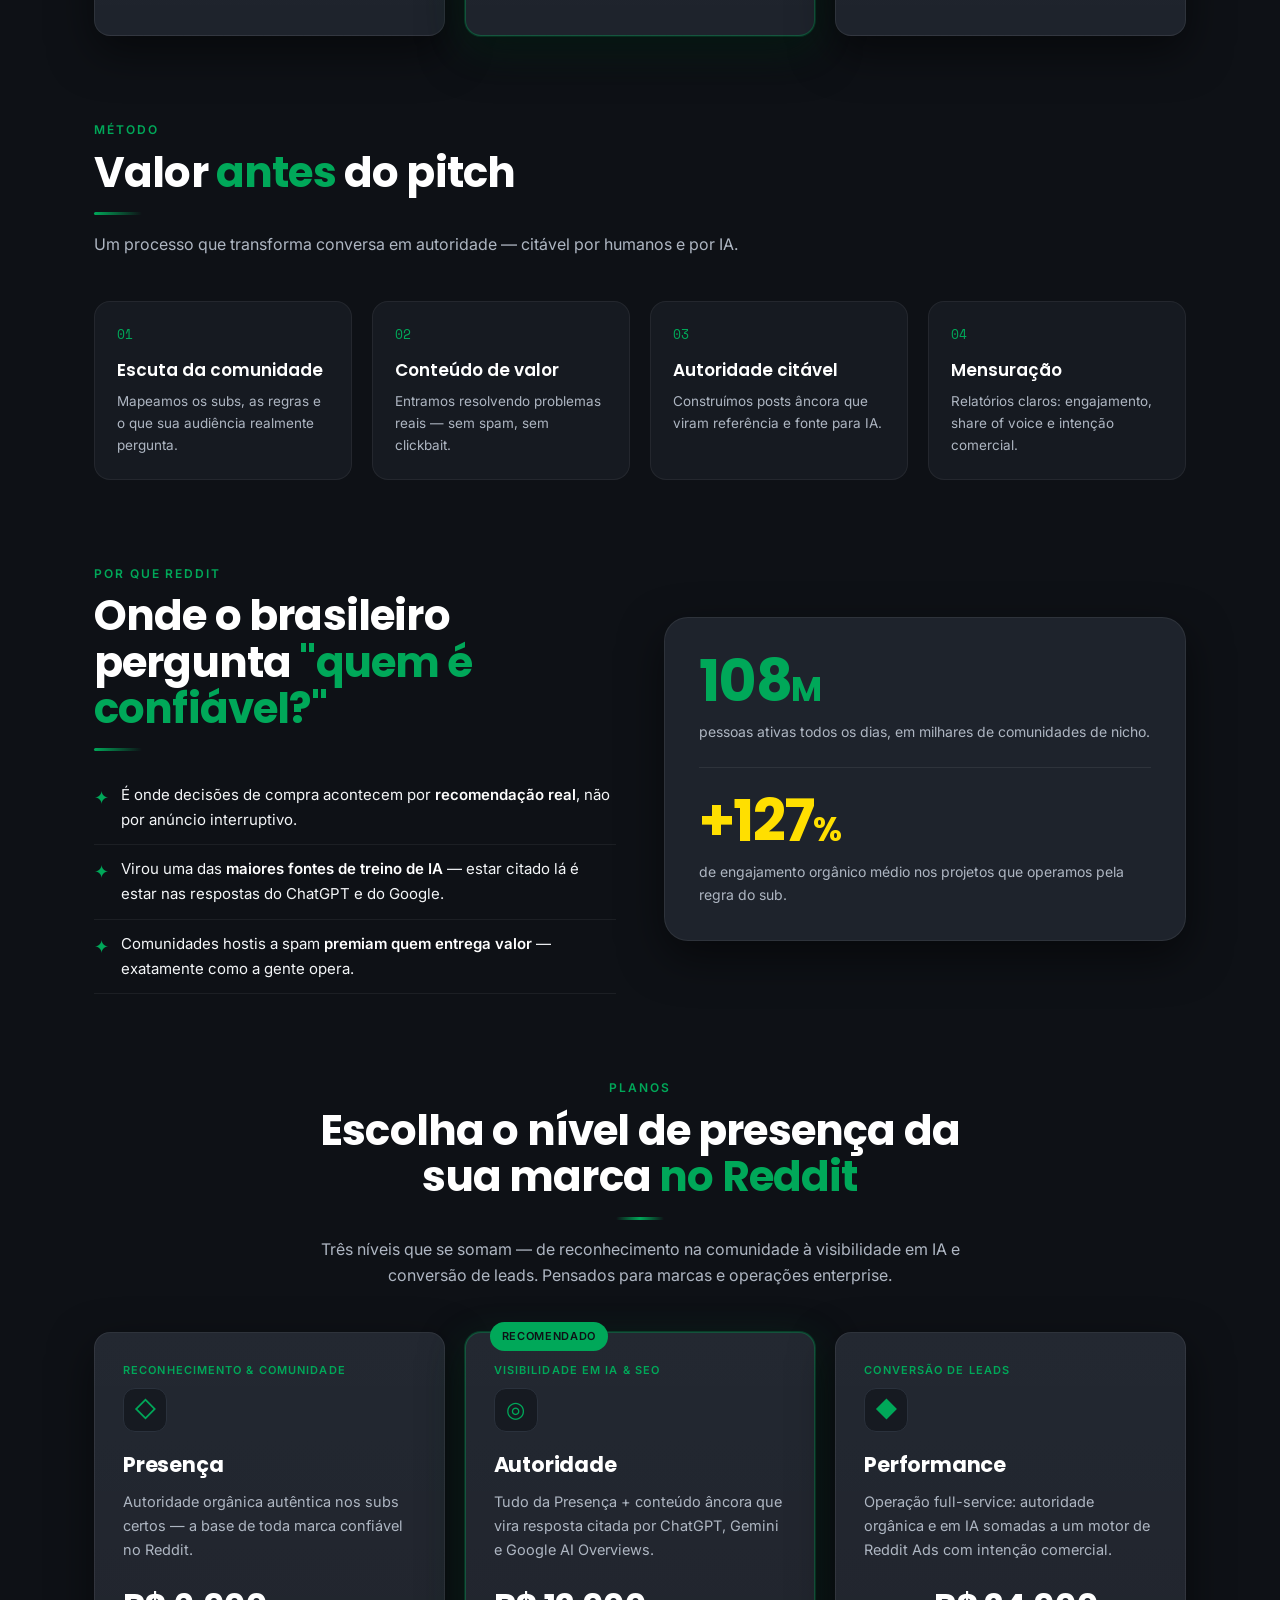
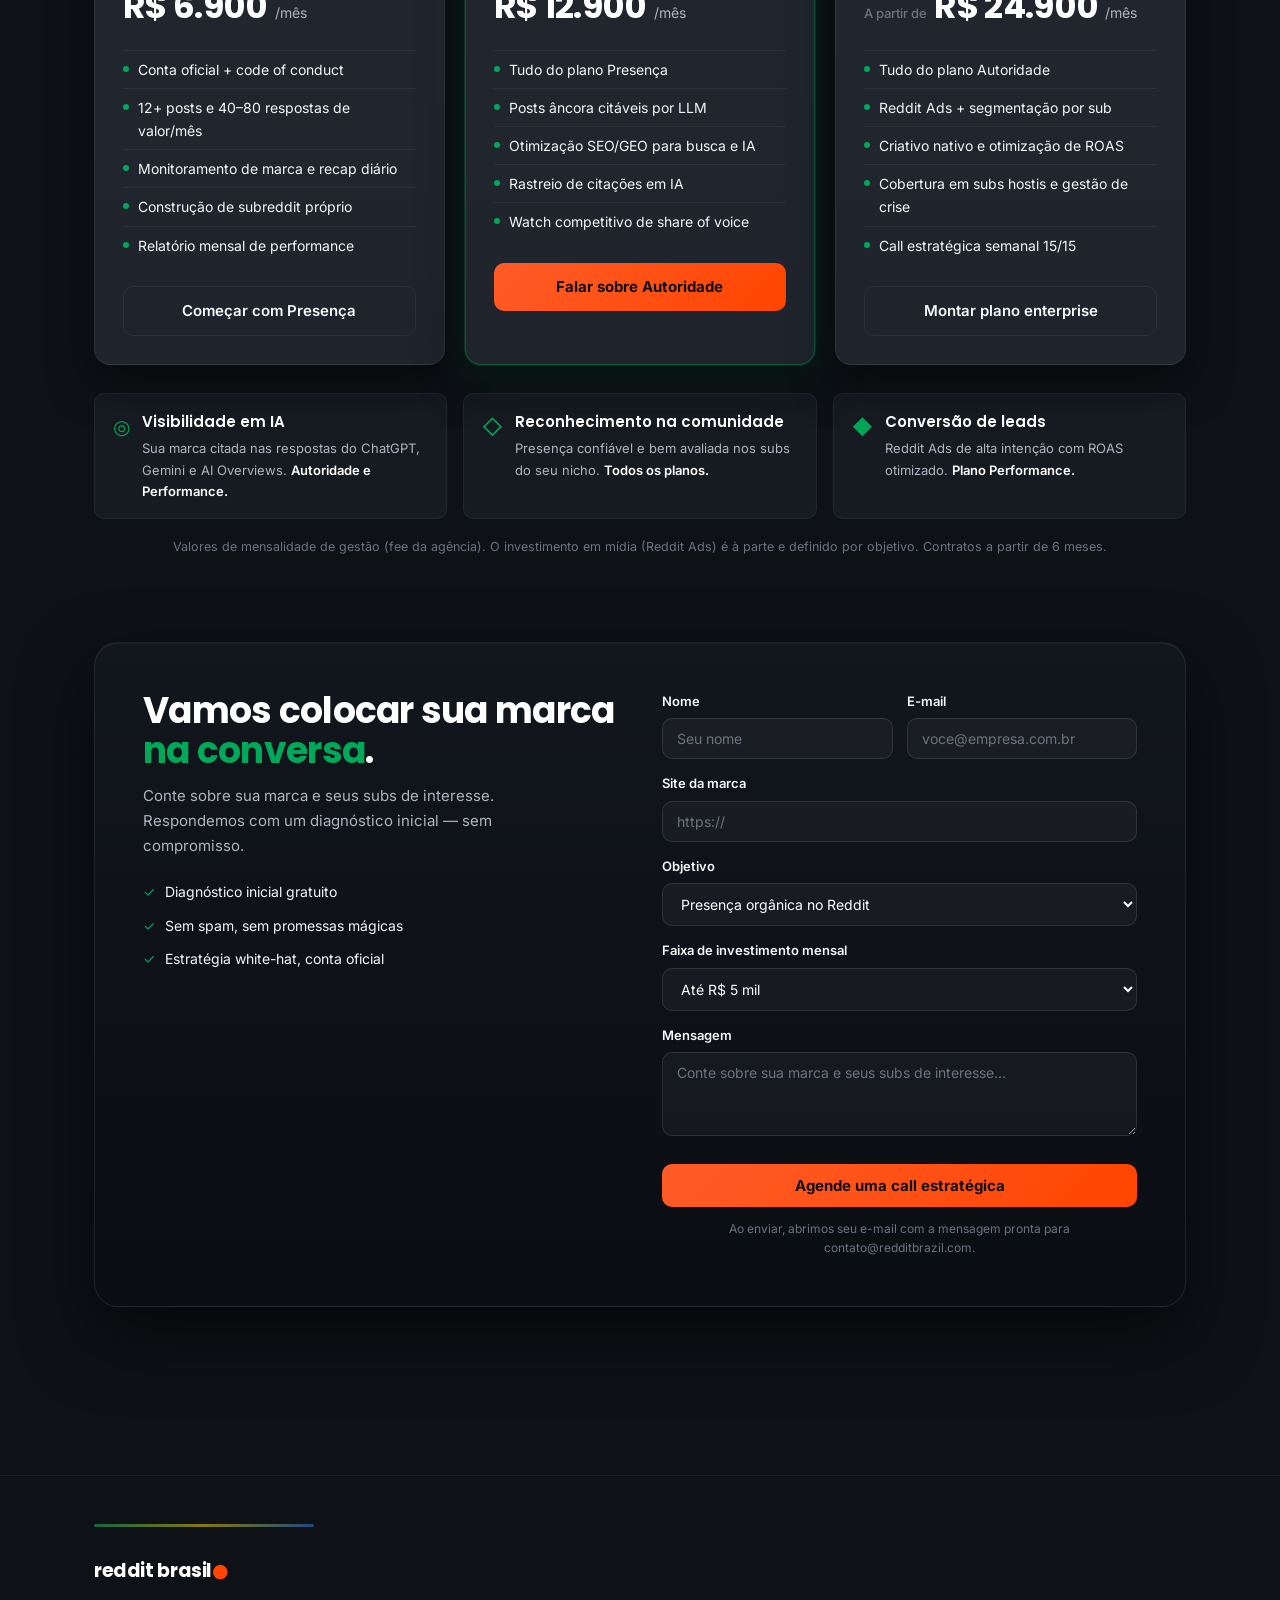
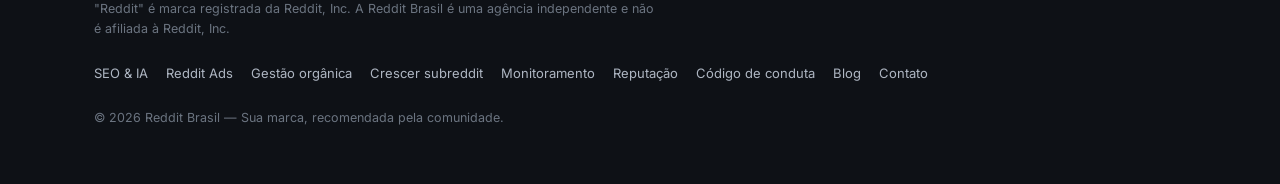
==== commit e9958bae: "Complete service ladder: 4 service pages + shared stylesheet - /gestao-organica-reddit/, /crescer-su" ====
--- a/index.html
+++ b/index.html
@@ -423,9 +423,12 @@
         <p class="legal" style="margin-top:12px">"Reddit" é marca registrada da Reddit, Inc. A Reddit Brasil é uma agência independente e não é afiliada à Reddit, Inc.</p>
       </div>
       <div class="links">
-        <a href="#servicos">Serviços</a>
         <a href="/reddit-seo-geo/">SEO &amp; IA</a>
         <a href="/reddit-ads/">Reddit Ads</a>
+        <a href="/gestao-organica-reddit/">Gestão orgânica</a>
+        <a href="/crescer-subreddit/">Crescer subreddit</a>
+        <a href="/monitoramento-reddit/">Monitoramento</a>
+        <a href="/reputacao-reddit/">Reputação</a>
         <a href="/codigo-de-conduta/">Código de conduta</a>
         <a href="/blog/">Blog</a>
         <a href="#contato">Contato</a>
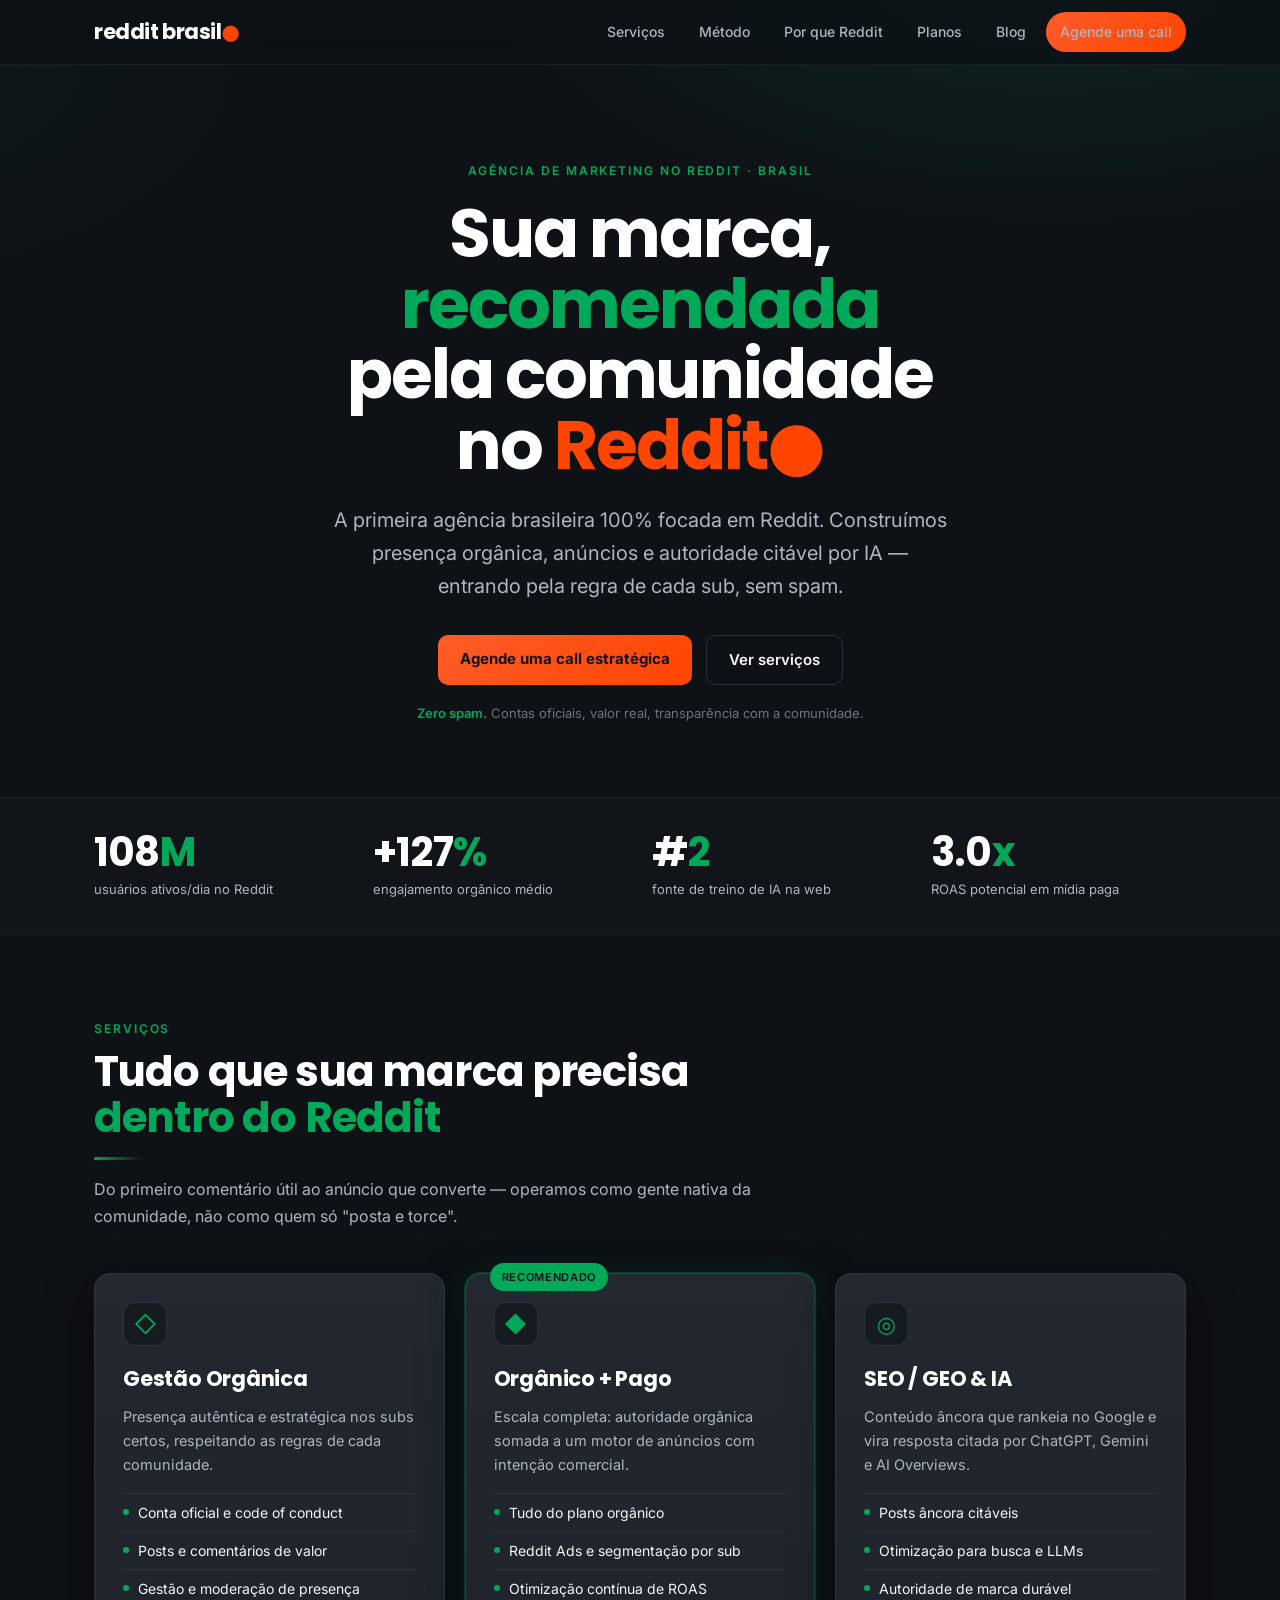
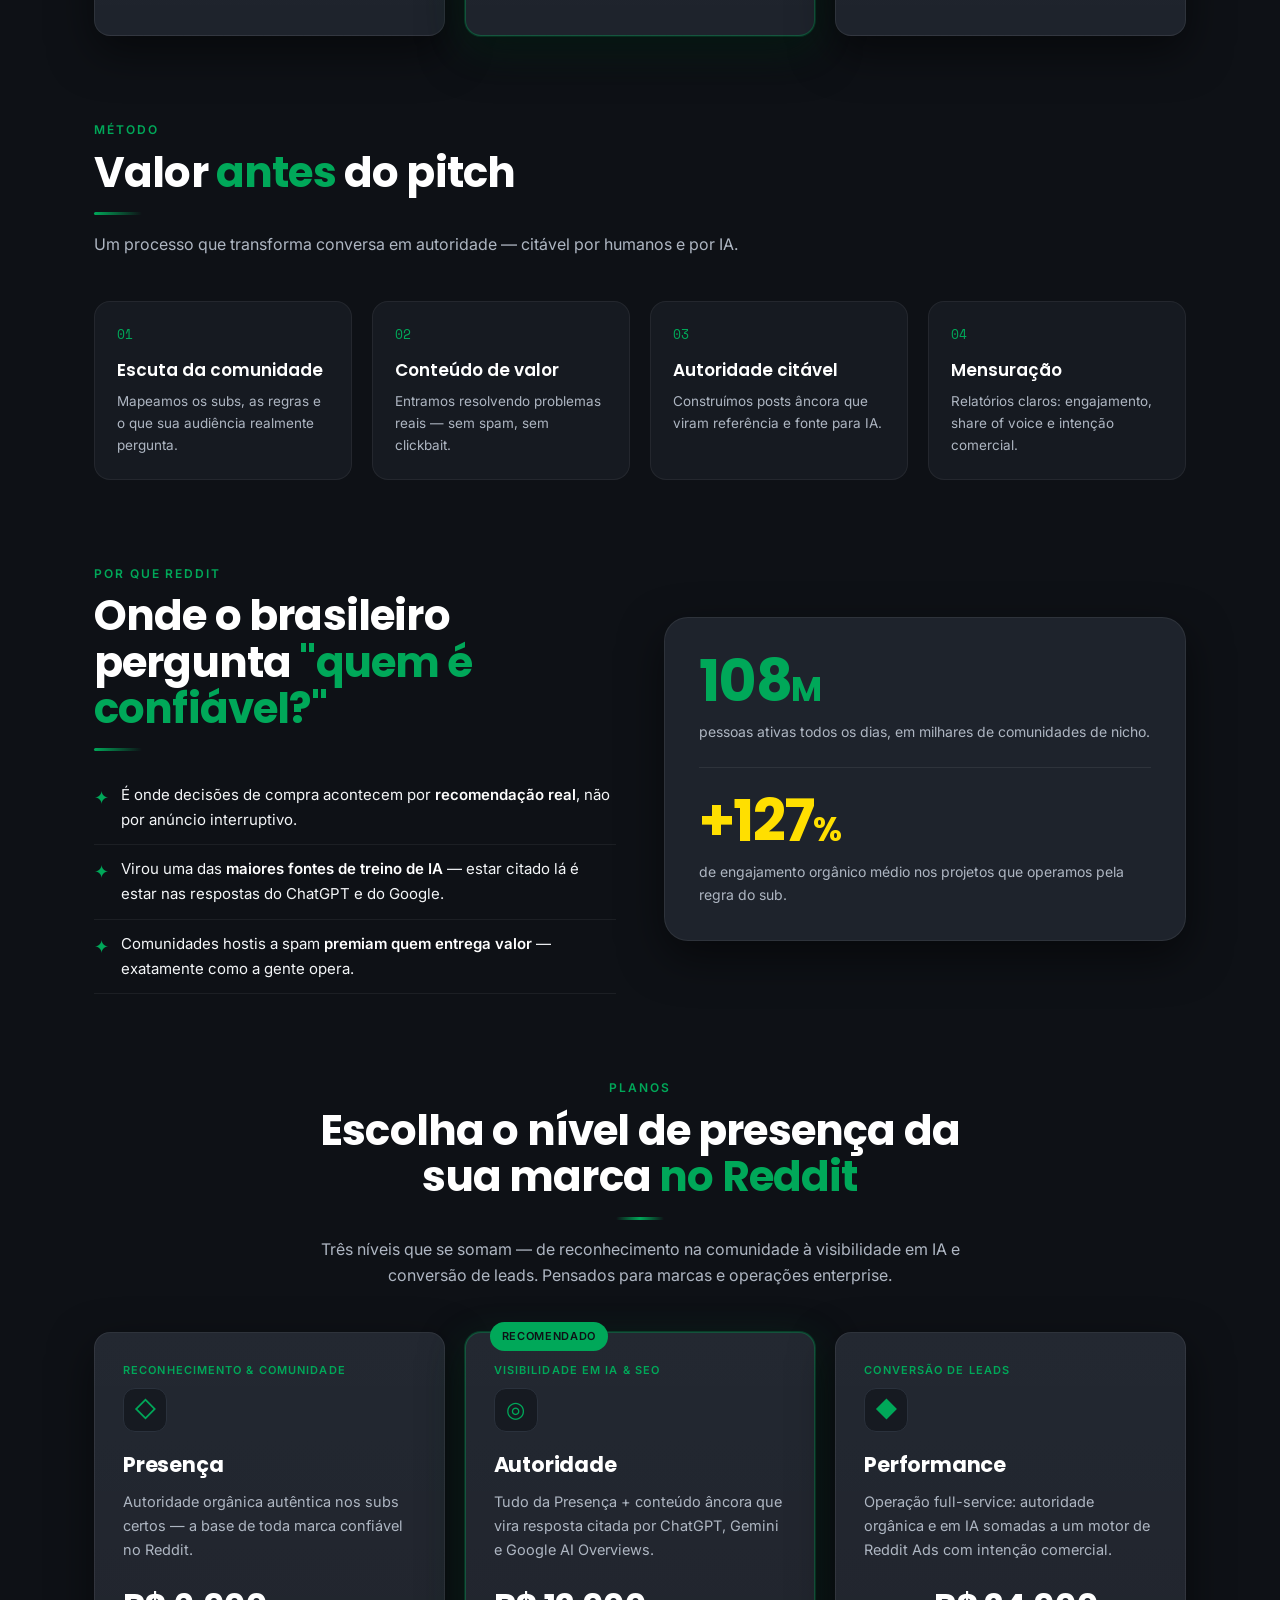
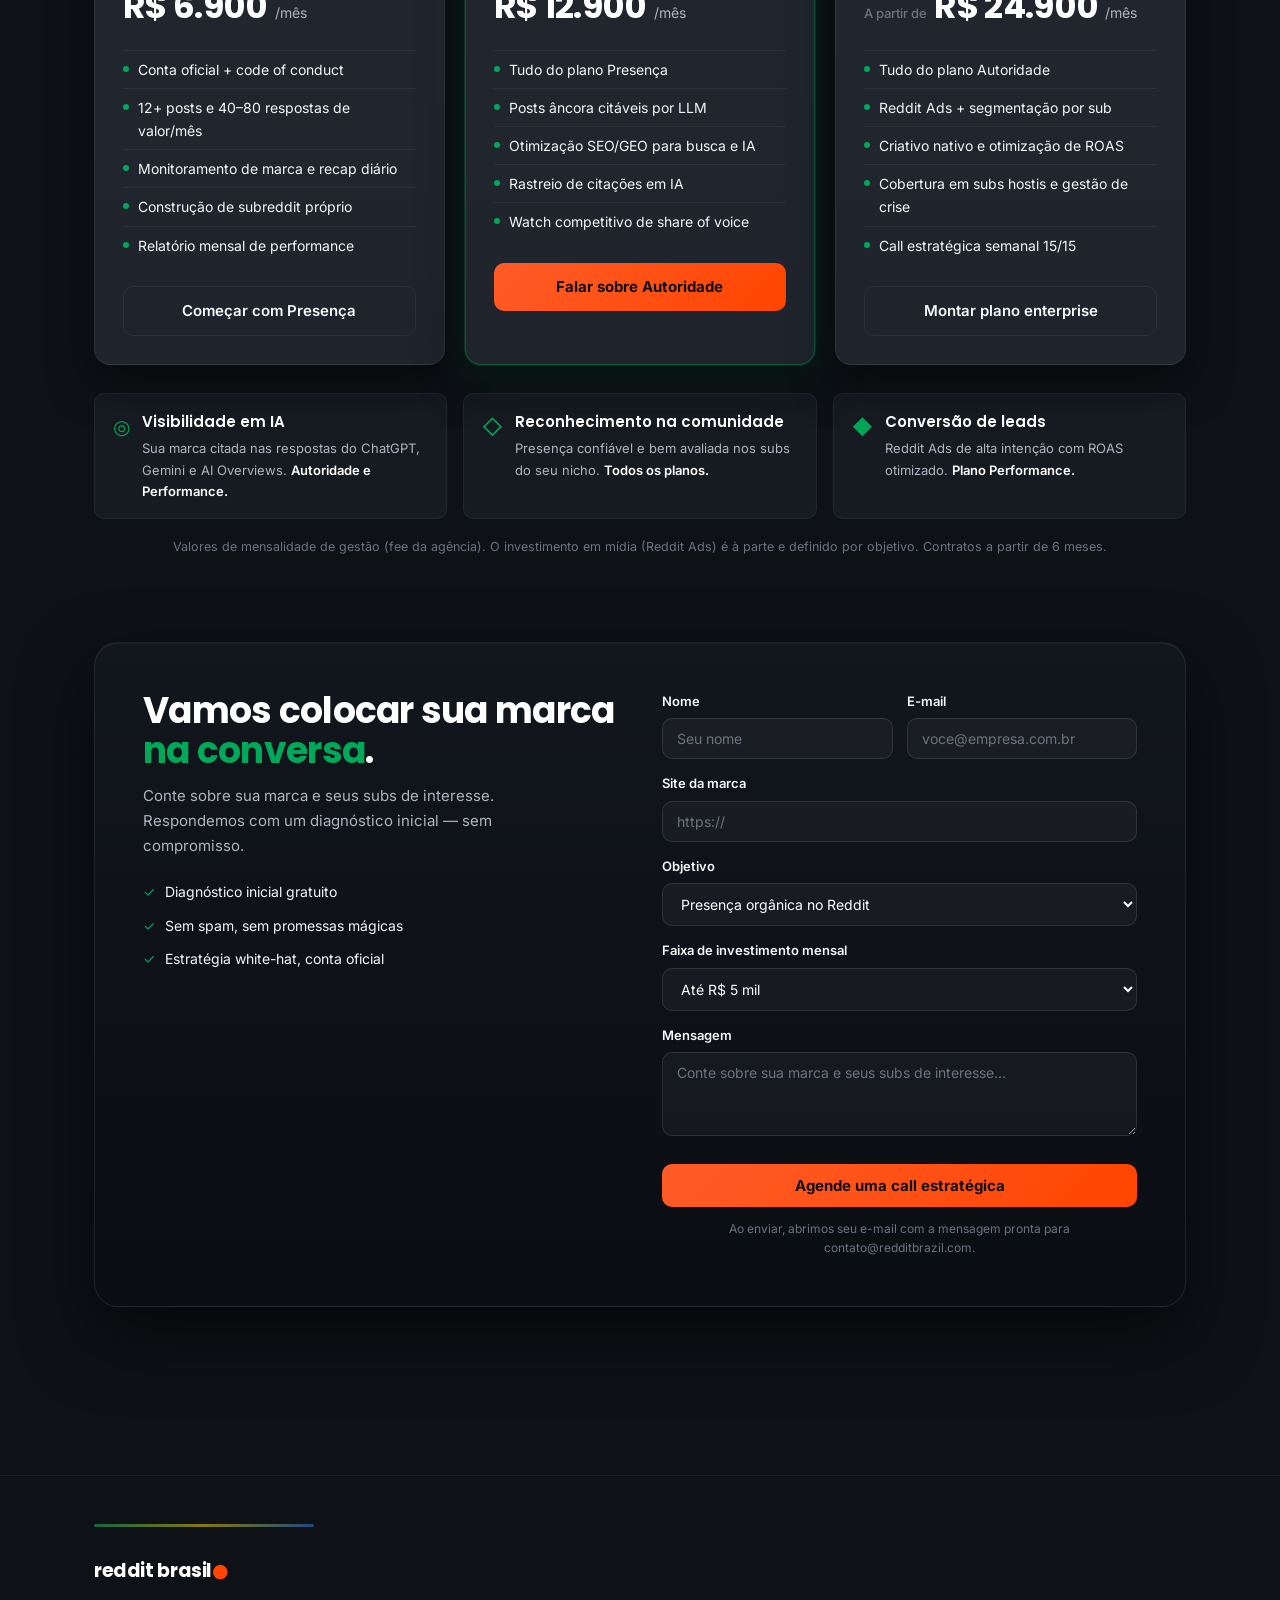
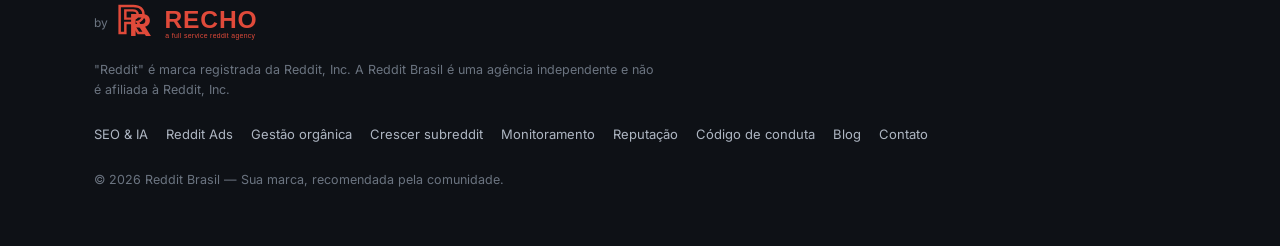
==== commit e8e88c51: "Add "by RECHO" credit (logotype) below brand in footer - assets/recho-logo.svg — recreated RECHO log" ====
--- a/index.html
+++ b/index.html
@@ -420,7 +420,13 @@
     <div class="frow">
       <div>
         <a href="#topo" class="brand">reddit brasil<span class="dot">●</span></a>
-        <p class="legal" style="margin-top:12px">"Reddit" é marca registrada da Reddit, Inc. A Reddit Brasil é uma agência independente e não é afiliada à Reddit, Inc.</p>
+        <div style="margin-top:14px;display:flex;align-items:center;gap:9px">
+          <span style="color:var(--text-400);font-size:12px">by</span>
+          <a href="https://www.recho.co" target="_blank" rel="noopener" aria-label="RECHO — a full service reddit agency">
+            <img src="/assets/recho-logo.svg" alt="RECHO — a full service reddit agency" width="150" style="display:block">
+          </a>
+        </div>
+        <p class="legal" style="margin-top:16px">"Reddit" é marca registrada da Reddit, Inc. A Reddit Brasil é uma agência independente e não é afiliada à Reddit, Inc.</p>
       </div>
       <div class="links">
         <a href="/reddit-seo-geo/">SEO &amp; IA</a>
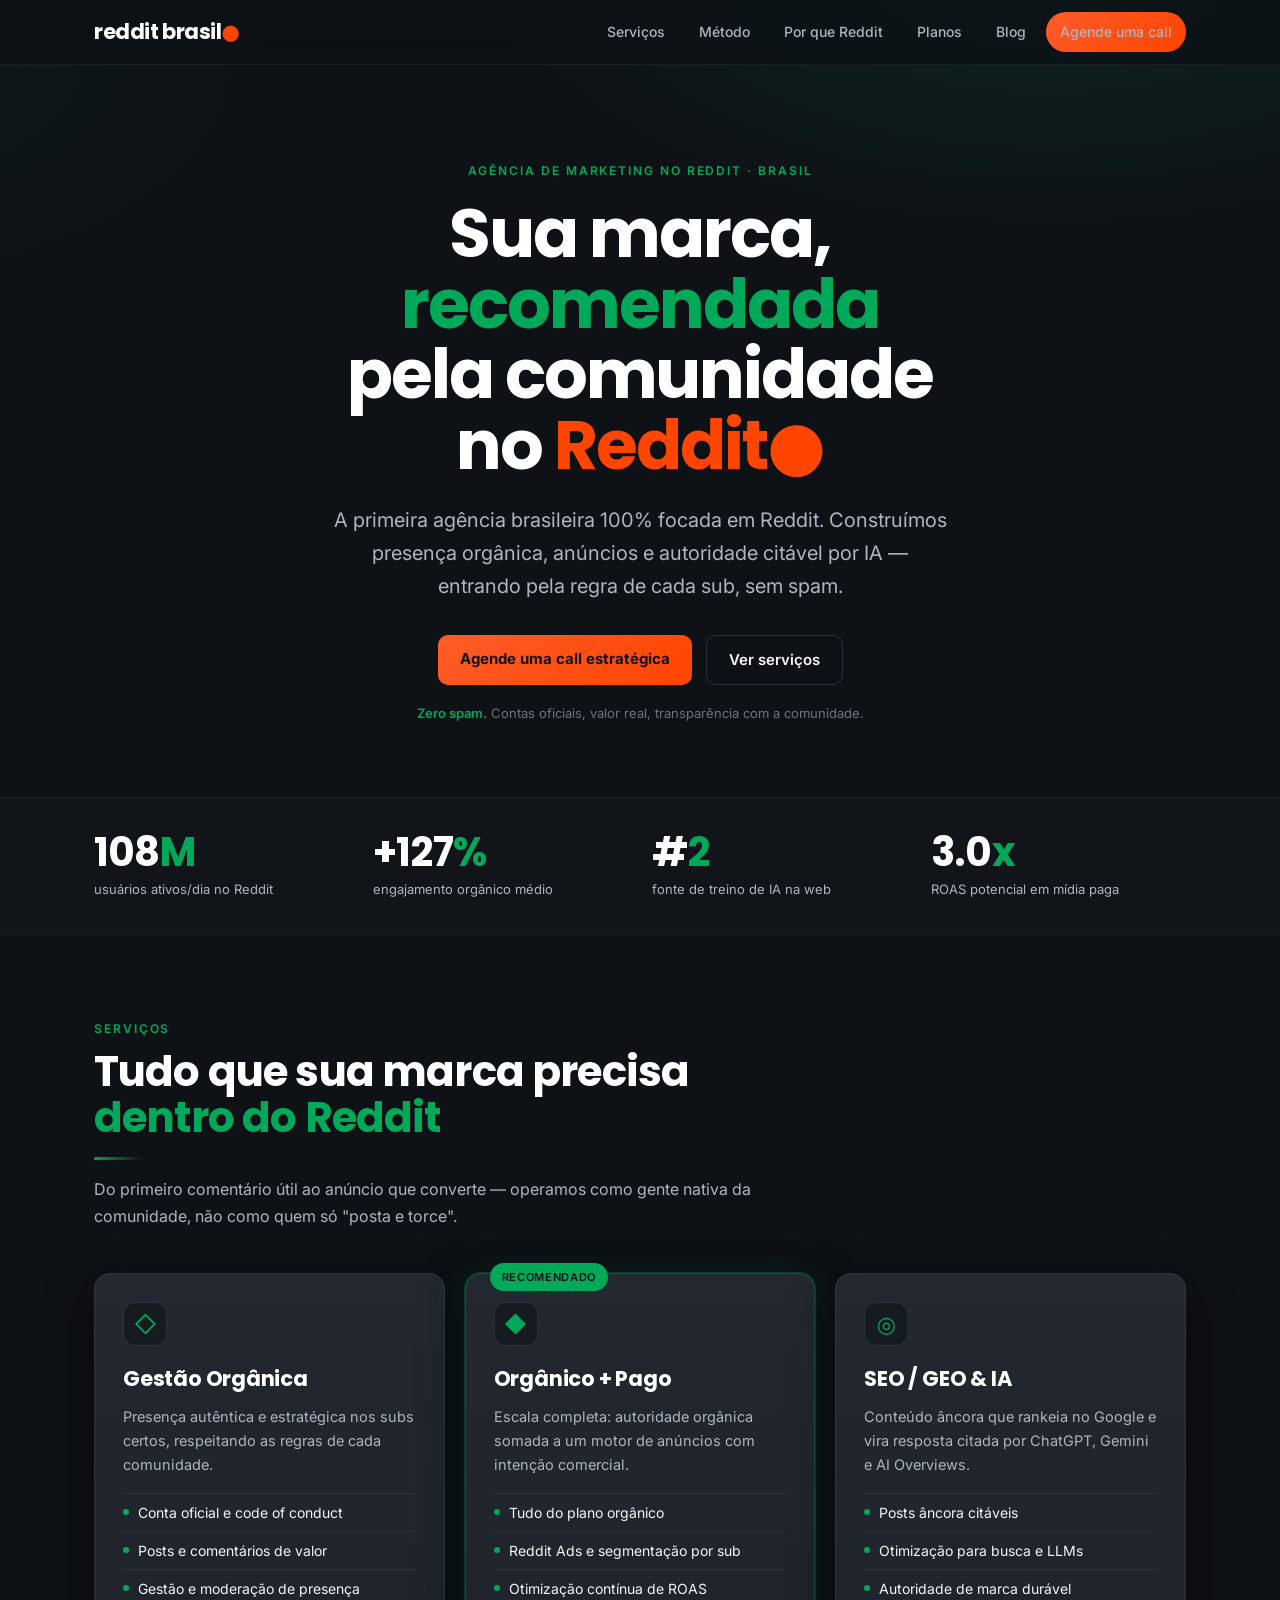
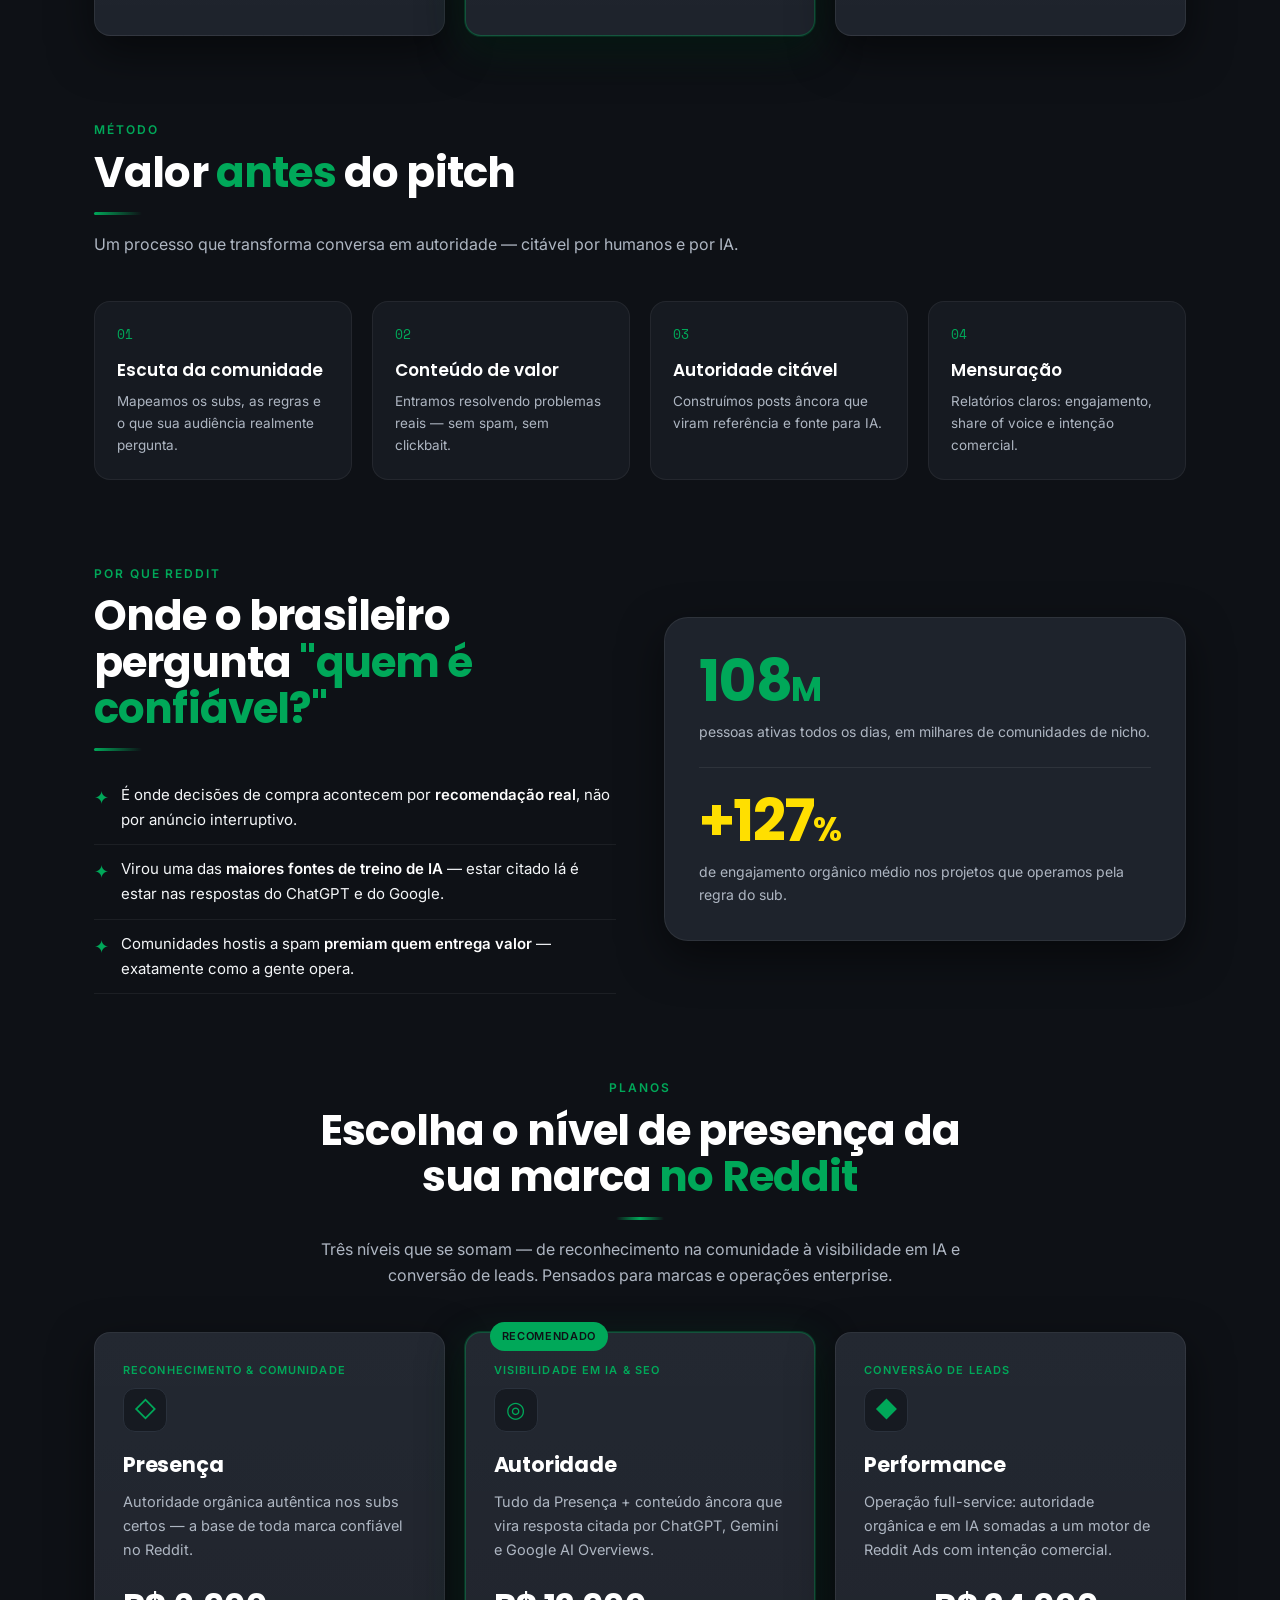
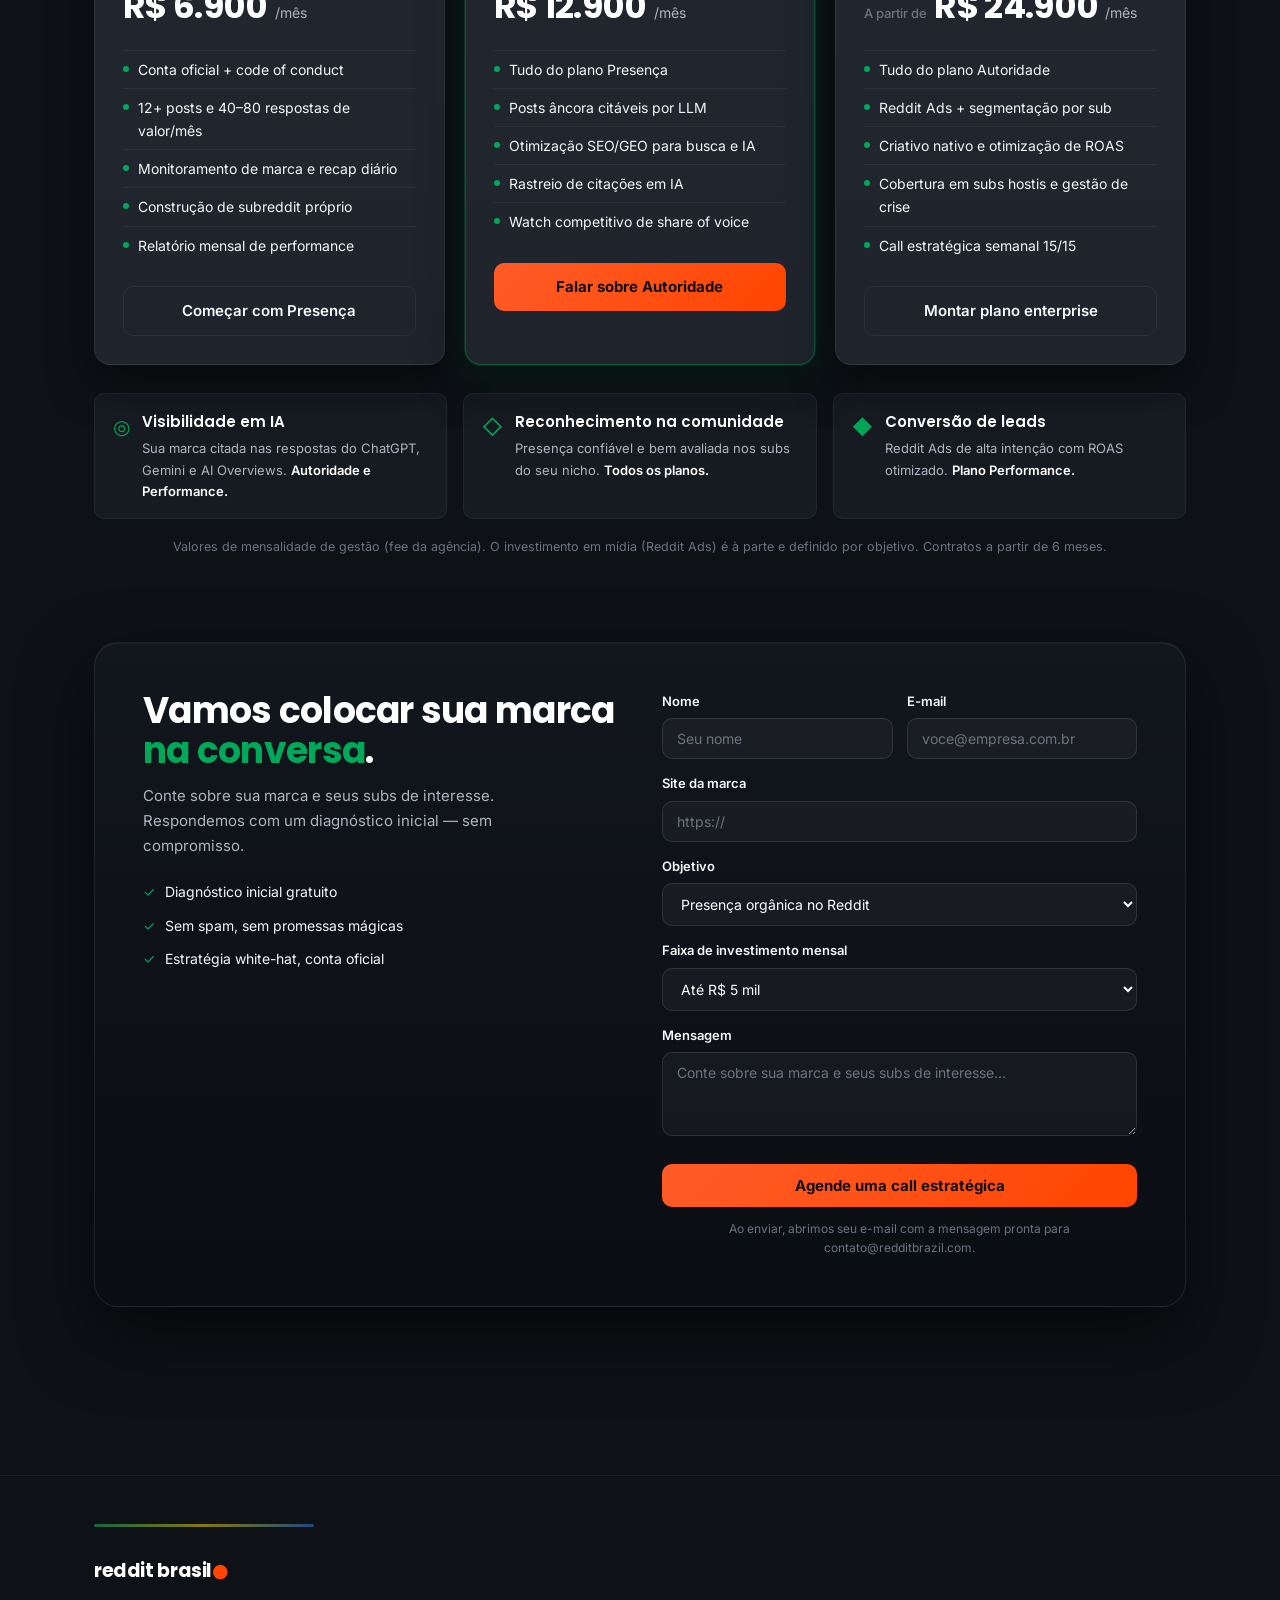
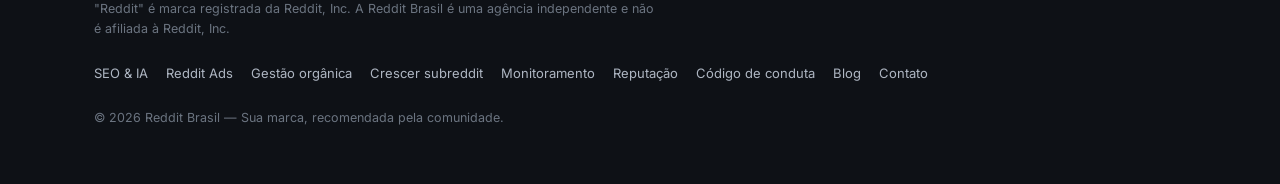
==== commit f83af215: "Remove RECHO credit and all RECHO references - Delete assets/recho-logo.svg and "by RECHO" footer bl" ====
--- a/index.html
+++ b/index.html
@@ -420,13 +420,7 @@
     <div class="frow">
       <div>
         <a href="#topo" class="brand">reddit brasil<span class="dot">●</span></a>
-        <div style="margin-top:14px;display:flex;align-items:center;gap:9px">
-          <span style="color:var(--text-400);font-size:12px">by</span>
-          <a href="https://www.recho.co" target="_blank" rel="noopener" aria-label="RECHO — a full service reddit agency">
-            <img src="/assets/recho-logo.svg" alt="RECHO — a full service reddit agency" width="150" style="display:block">
-          </a>
-        </div>
-        <p class="legal" style="margin-top:16px">"Reddit" é marca registrada da Reddit, Inc. A Reddit Brasil é uma agência independente e não é afiliada à Reddit, Inc.</p>
+        <p class="legal" style="margin-top:12px">"Reddit" é marca registrada da Reddit, Inc. A Reddit Brasil é uma agência independente e não é afiliada à Reddit, Inc.</p>
       </div>
       <div class="links">
         <a href="/reddit-seo-geo/">SEO &amp; IA</a>
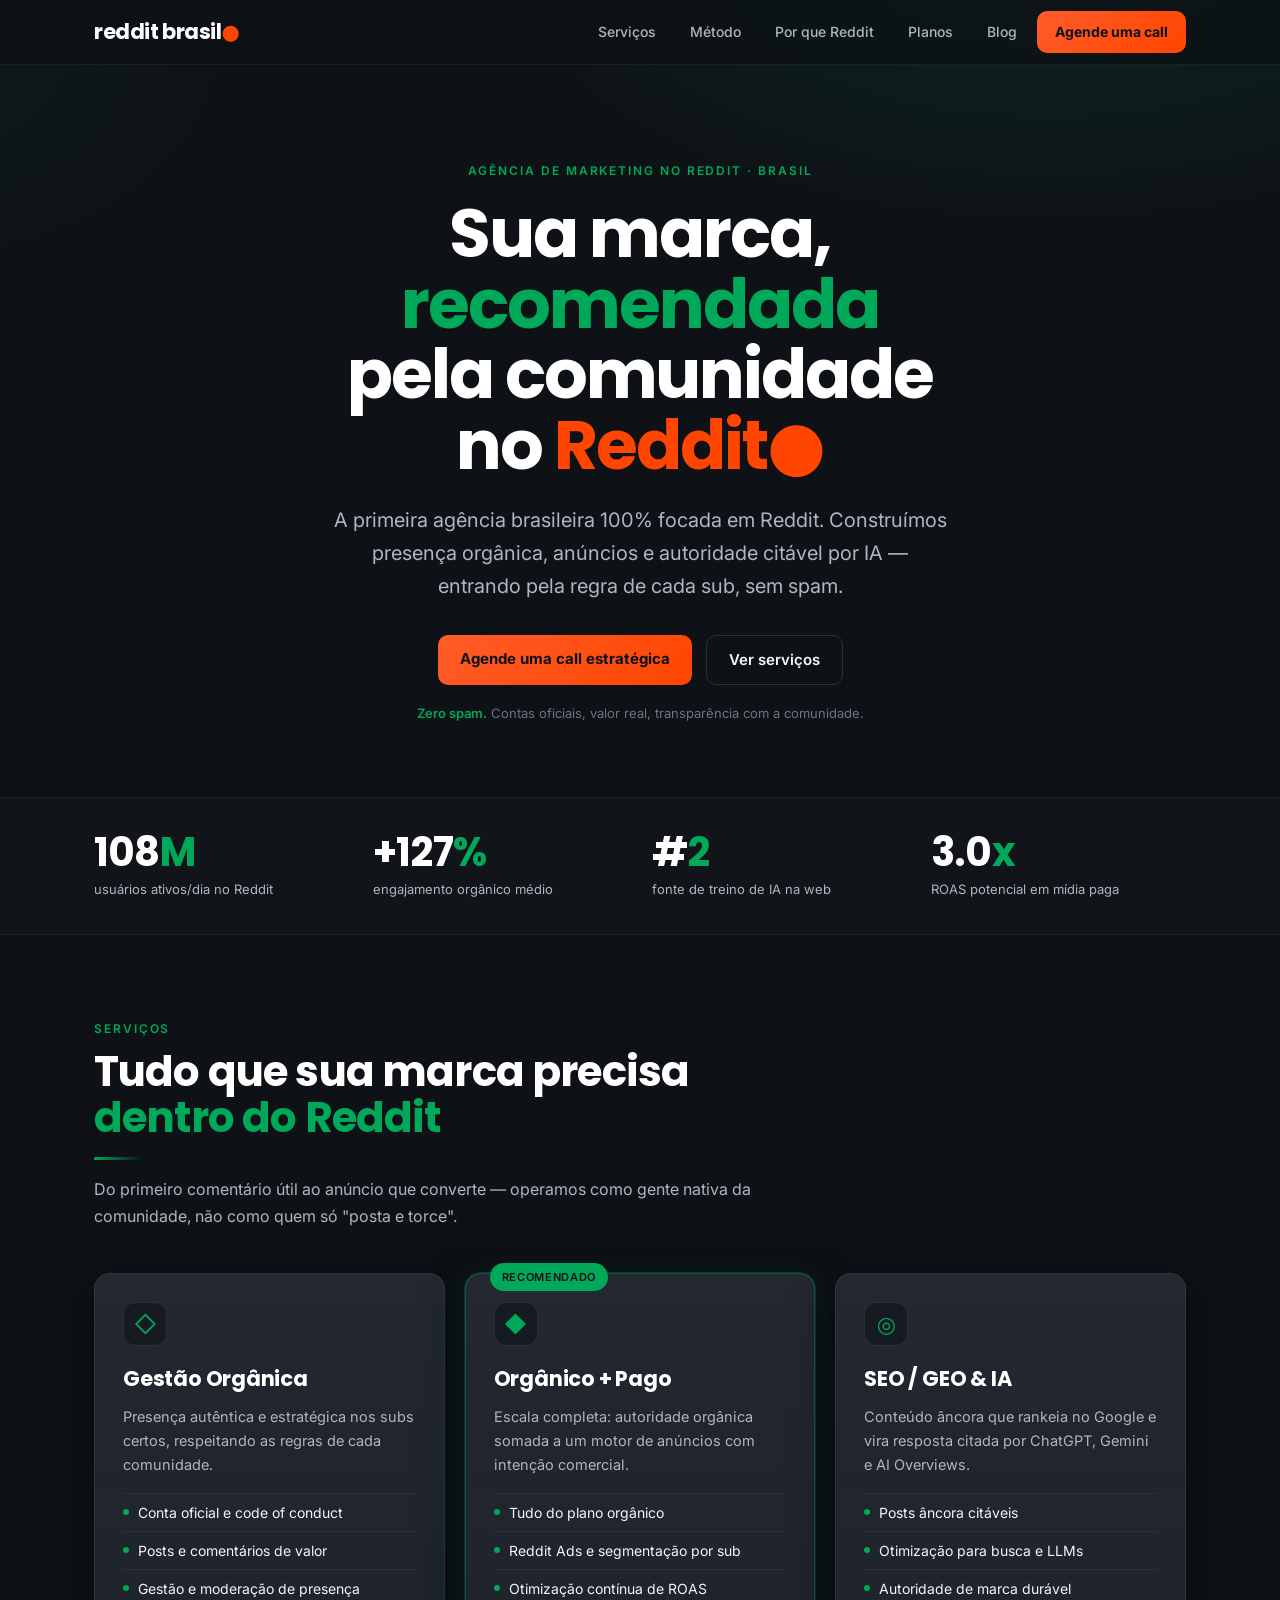
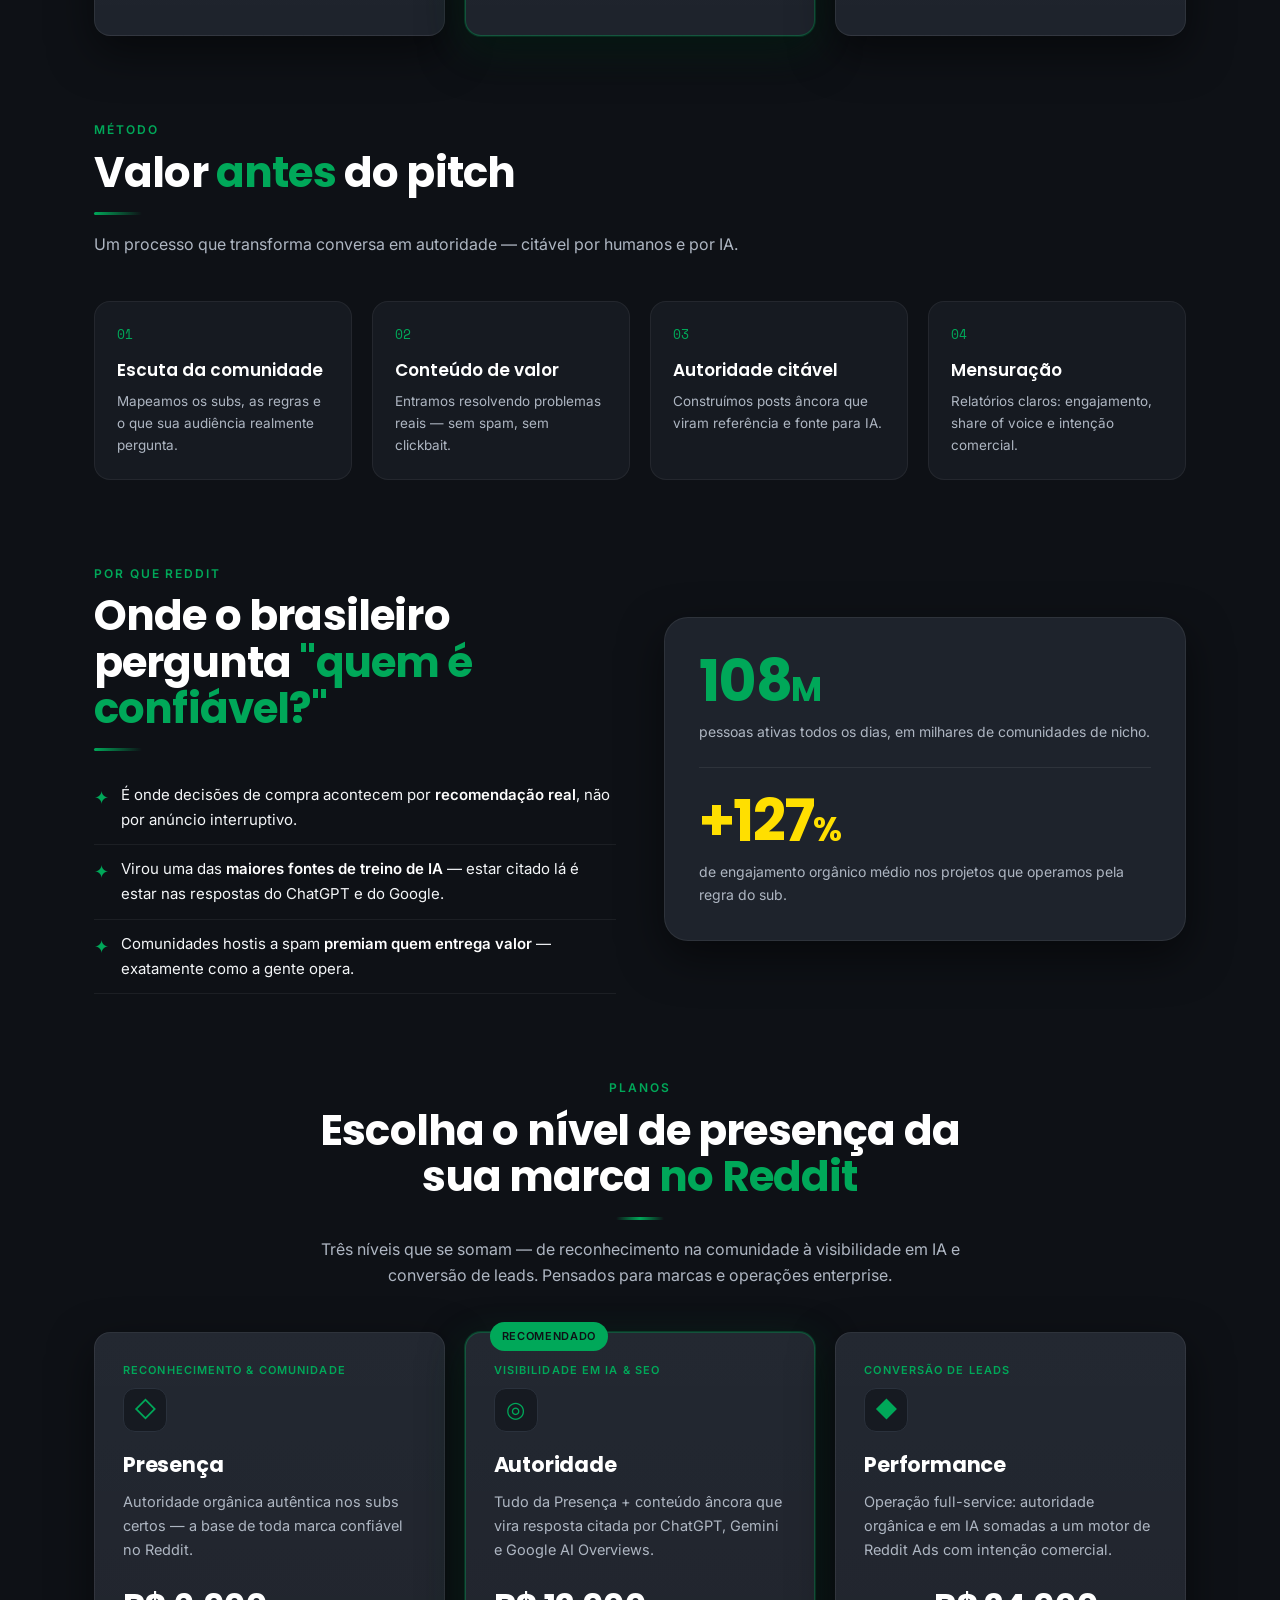
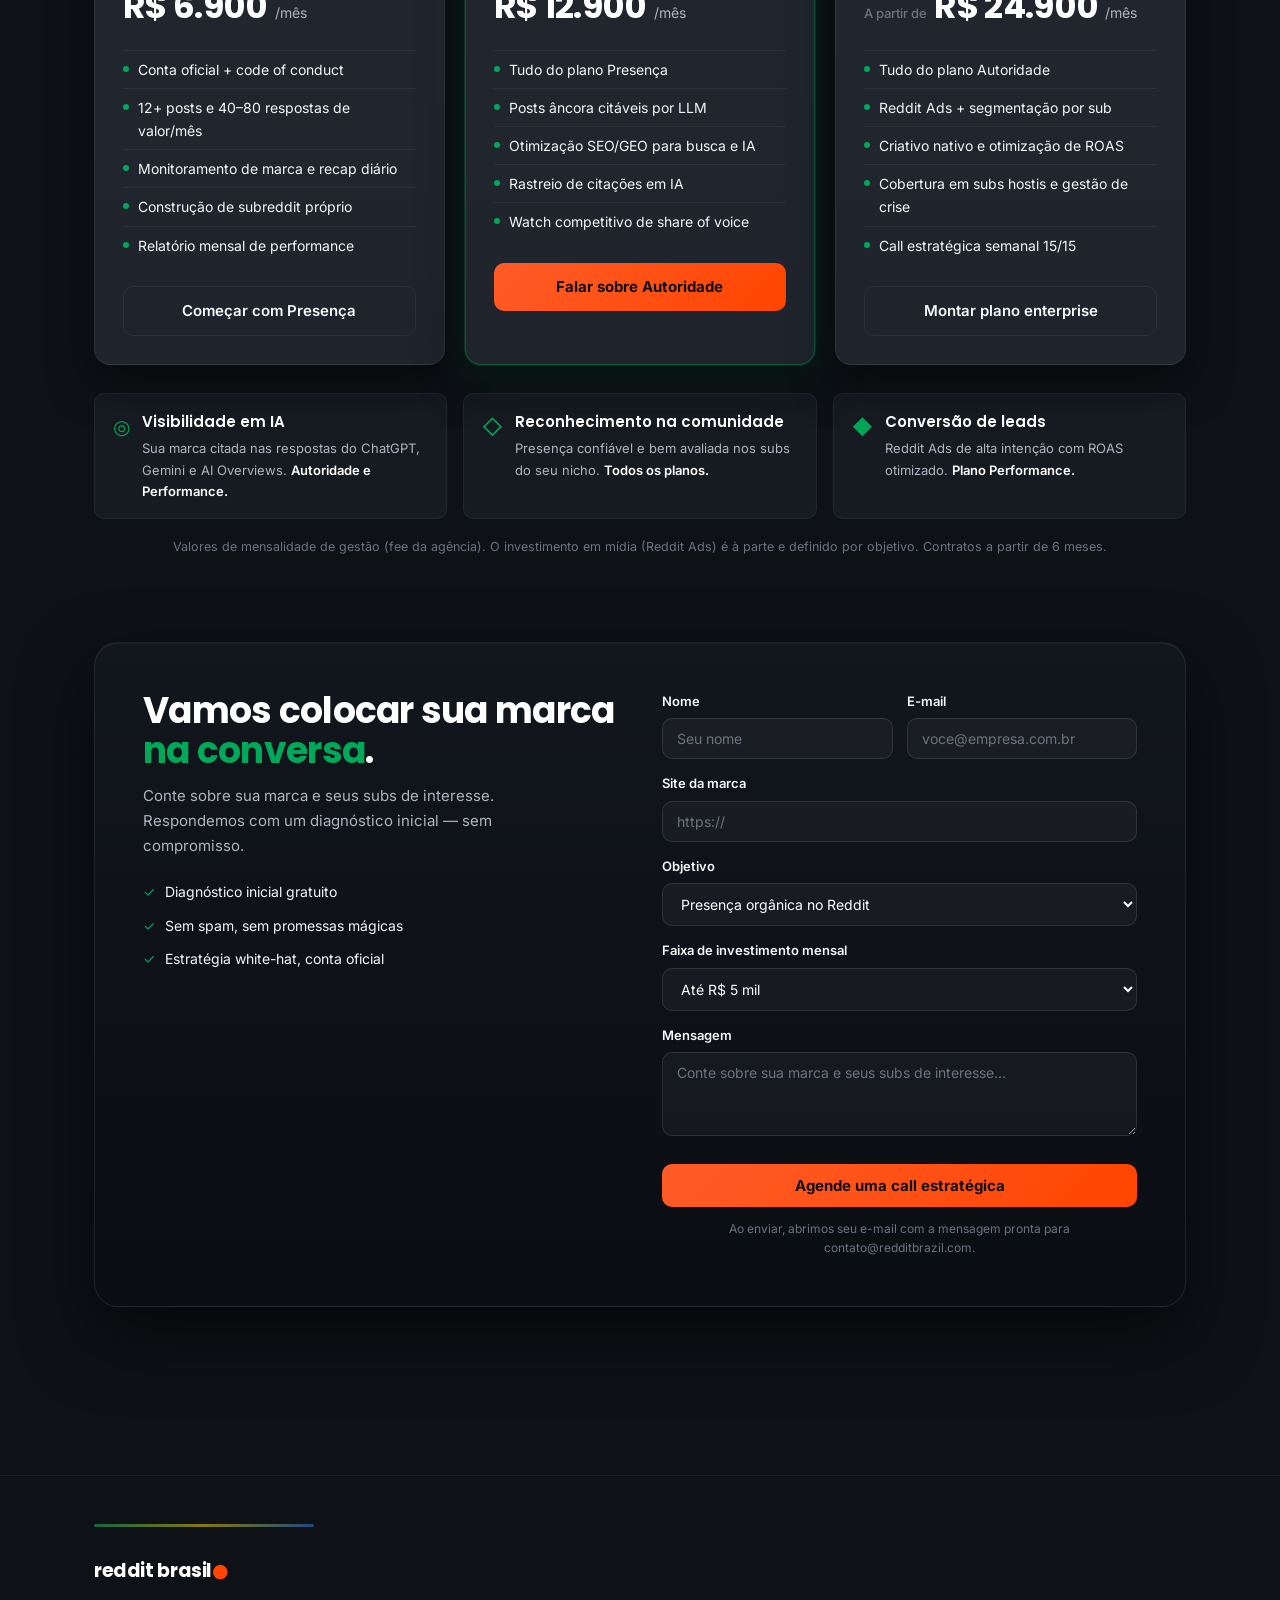
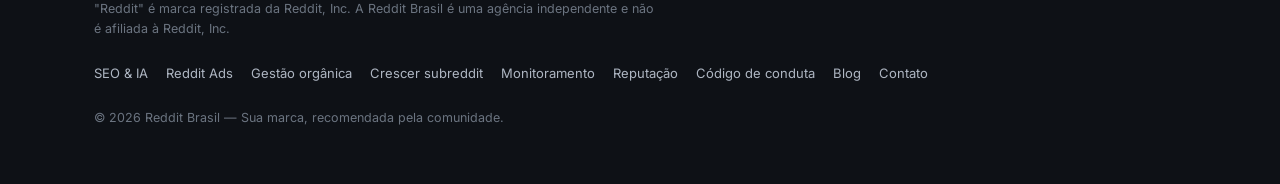
==== commit 39fcc96b: "Fix mobile nav and anchor scroll-offset - Add hamburger menu for nav links on <=720px (links were hi" ====
--- a/index.html
+++ b/index.html
@@ -40,6 +40,8 @@
 }
 *{box-sizing:border-box;margin:0;padding:0}
 html{scroll-behavior:smooth}
+section[id]{scroll-margin-top:80px}
+#topo{scroll-margin-top:80px}
 body{
   background:var(--bg-900);color:var(--text-200);font-family:var(--font-body);line-height:1.65;-webkit-font-smoothing:antialiased;
   background-image:radial-gradient(1000px 520px at 82% -8%,rgba(0,168,89,.16),transparent 60%),radial-gradient(720px 460px at -8% 6%,rgba(0,168,89,.06),transparent 55%);
@@ -54,7 +56,7 @@
 /* NAV */
 header.nav{position:sticky;top:0;z-index:50;background:rgba(14,17,22,.78);backdrop-filter:blur(12px);border-bottom:1px solid rgba(255,255,255,.06)}
 .nav .wrap{display:flex;align-items:center;justify-content:space-between;height:64px}
-.brand{font-family:var(--font-display);font-weight:700;font-size:21px;letter-spacing:-.02em;color:#fff;text-decoration:none}
+.brand{font-family:var(--font-display);font-weight:700;font-size:21px;letter-spacing:-.02em;color:#fff;text-decoration:none;white-space:nowrap}
 .brand .dot{color:var(--orange-500)}
 .navlinks{display:flex;gap:6px;align-items:center}
 .navlinks a{color:var(--text-300);text-decoration:none;font-size:14px;font-weight:500;padding:8px 14px;border-radius:var(--radius-pill);transition:.15s}
@@ -67,7 +69,16 @@
 .btn-secondary{background:transparent;border:1px solid var(--bg-600);color:var(--text-200)}
 .btn-secondary:hover{border-color:var(--text-300);color:#fff}
 .navcta{font-size:14px;padding:9px 18px}
-@media(max-width:720px){.navlinks .lk{display:none}}
+.navright{display:flex;align-items:center;gap:6px}
+.navtoggle{display:none;background:transparent;border:1px solid rgba(255,255,255,.12);color:var(--text-200);width:42px;height:42px;border-radius:var(--radius-md);font-size:20px;line-height:1;cursor:pointer;align-items:center;justify-content:center;transition:.15s}
+.navtoggle:hover{color:#fff;border-color:var(--text-300)}
+@media(max-width:720px){
+  .navtoggle{display:inline-flex}
+  .navlinks{position:absolute;top:64px;left:0;right:0;flex-direction:column;align-items:stretch;gap:4px;padding:12px 24px 18px;background:rgba(14,17,22,.98);backdrop-filter:blur(12px);border-bottom:1px solid rgba(255,255,255,.08);box-shadow:0 24px 44px rgba(0,0,0,.5);display:none}
+  .navlinks.open{display:flex}
+  .navlinks .lk{padding:12px 14px;font-size:15px;border-radius:var(--radius-md)}
+  .navcta{font-size:13px;padding:8px 13px}
+}
 
 /* HERO */
 .hero{padding:96px 0 72px;text-align:center;position:relative}
@@ -185,14 +196,17 @@
 <header class="nav">
   <div class="wrap">
     <a href="#topo" class="brand">reddit brasil<span class="dot">●</span></a>
-    <nav class="navlinks">
-      <a class="lk" href="#servicos">Serviços</a>
-      <a class="lk" href="#metodo">Método</a>
-      <a class="lk" href="#porque">Por que Reddit</a>
-      <a class="lk" href="#planos">Planos</a>
-      <a class="lk" href="/blog/">Blog</a>
+    <div class="navright">
+      <nav class="navlinks" id="navmenu">
+        <a class="lk" href="#servicos">Serviços</a>
+        <a class="lk" href="#metodo">Método</a>
+        <a class="lk" href="#porque">Por que Reddit</a>
+        <a class="lk" href="#planos">Planos</a>
+        <a class="lk" href="/blog/">Blog</a>
+      </nav>
       <a class="btn btn-primary navcta" href="#contato">Agende uma call</a>
-    </nav>
+      <button class="navtoggle" type="button" aria-label="Abrir menu" aria-expanded="false" aria-controls="navmenu">☰</button>
+    </div>
   </div>
 </header>
 
@@ -442,6 +456,20 @@
 (function(){
   var EMAIL="contato@redditbrazil.com";
   document.getElementById("mailhint").textContent=EMAIL;
+  var navToggle=document.querySelector(".navtoggle");
+  var navMenu=document.getElementById("navmenu");
+  if(navToggle&&navMenu){
+    navToggle.addEventListener("click",function(){
+      var open=navMenu.classList.toggle("open");
+      navToggle.setAttribute("aria-expanded",open?"true":"false");
+    });
+    navMenu.querySelectorAll("a").forEach(function(a){
+      a.addEventListener("click",function(){
+        navMenu.classList.remove("open");
+        navToggle.setAttribute("aria-expanded","false");
+      });
+    });
+  }
   document.getElementById("copy").textContent="© "+new Date().getFullYear()+" Reddit Brasil — Sua marca, recomendada pela comunidade.";
   document.getElementById("leadform").addEventListener("submit",function(e){
     e.preventDefault();
